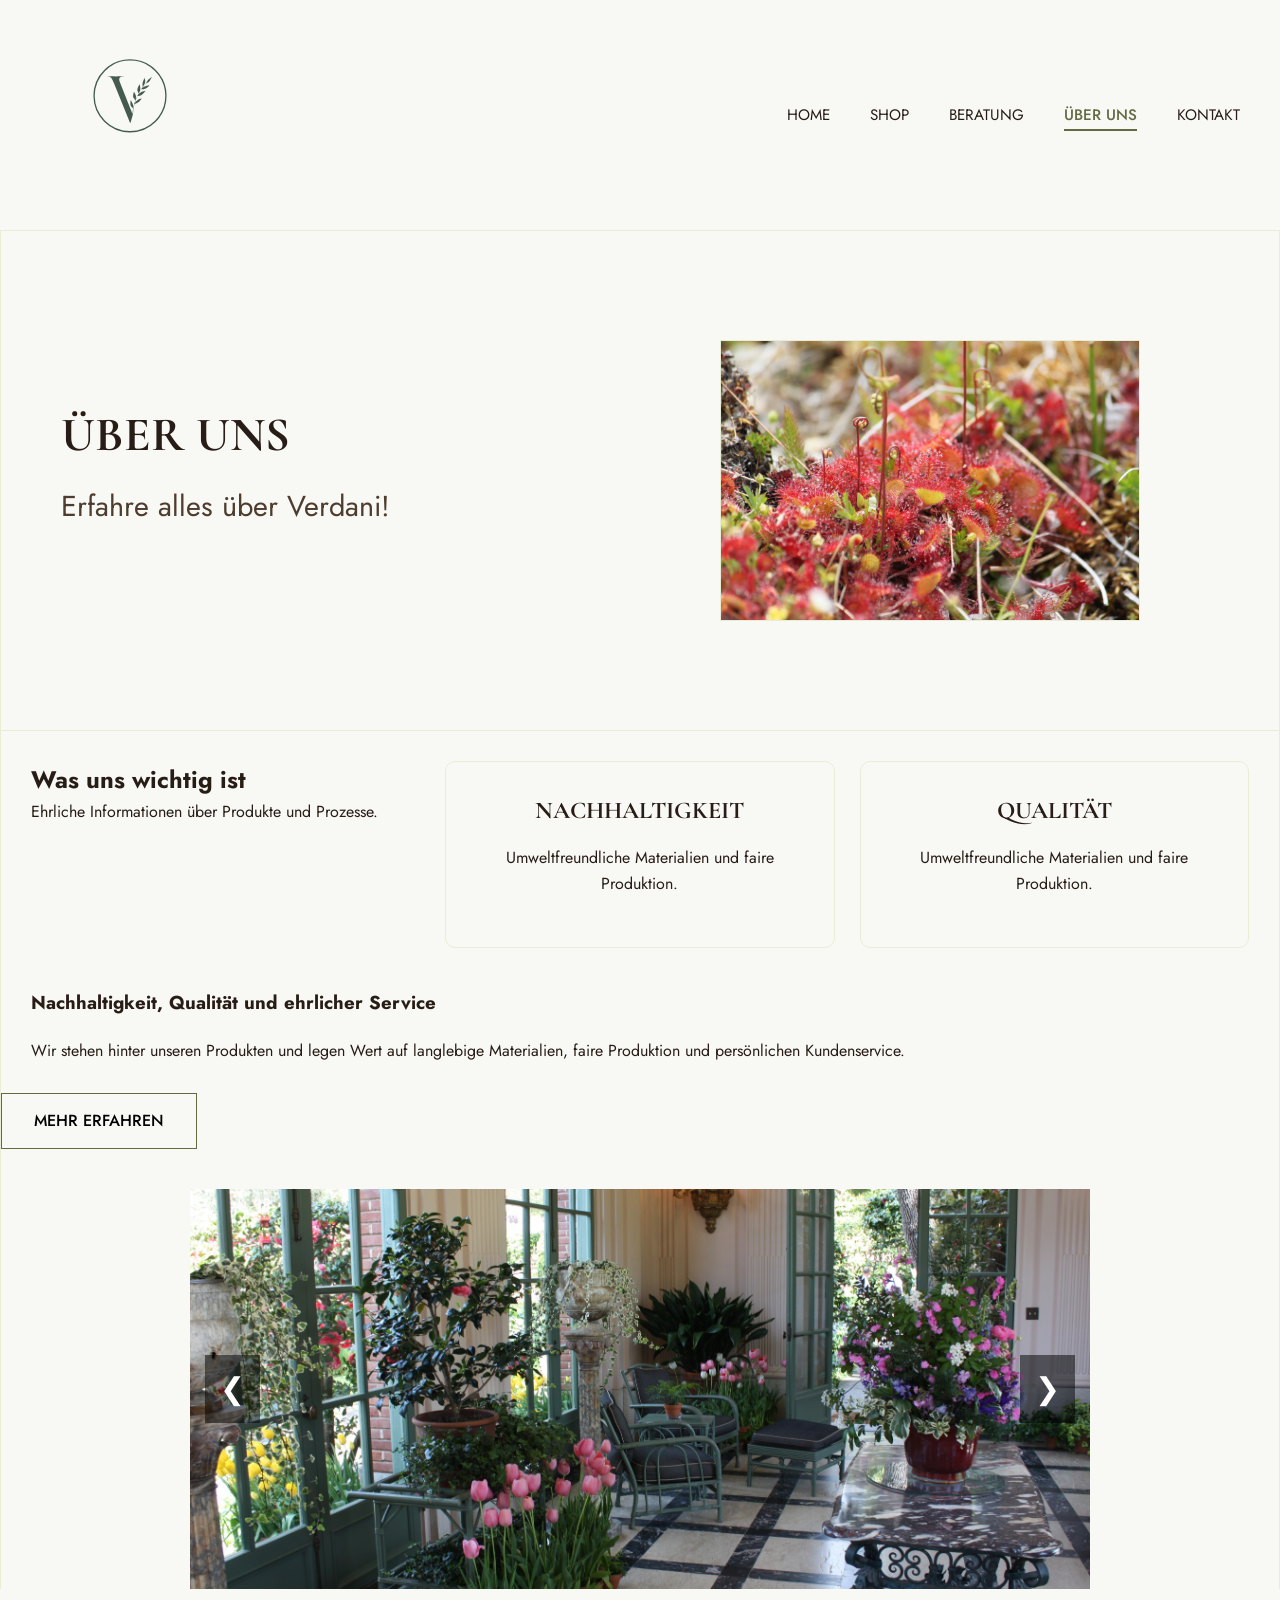
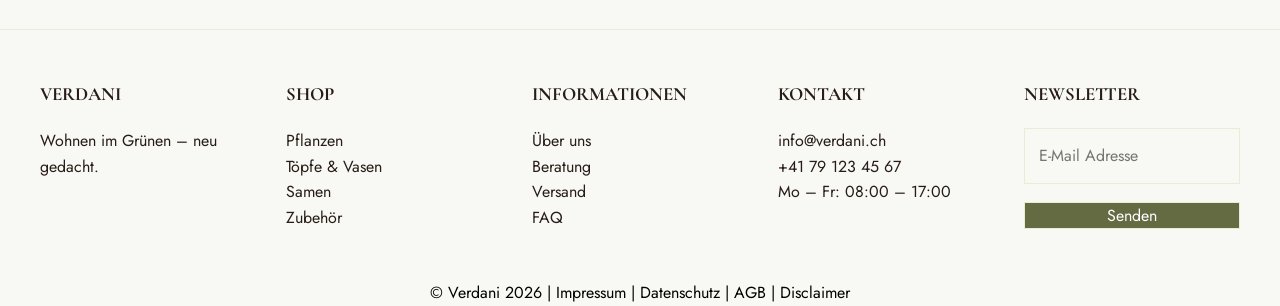
==== assets/pages/about.html @ d61acade "Menu Nav" ====
<!DOCTYPE html>
<!--
Sagt dem Browser, dass die Seite mit HTML5 geschrieben wurde.
Dadurch verwendet der Browser aktuelle HTML-Standards.
-->

<html lang="de">
<!--

lang="de" informiert Browser und Screenreader,
dass der Inhalt auf Deutsch ist.
-->

<head>

    <meta charset="UTF-8">
    <!--
    Legt die Zeichenkodierung fest.

    UTF-8 ermöglicht die korrekte Darstellung von
    Umlauten (ä, ö, ü) und Sonderzeichen.
    -->

    <meta
        name="viewport"
        content="width=device-width, initial-scale=1.0"
    >
    <!--
    Macht die Website responsiv.

    width=device-width:
    Die Seitenbreite entspricht der Gerätebreite.

    initial-scale=1.0:
    Die Seite startet ohne Vergrösserung oder Verkleinerung.
    -->

    <title>Über uns | Verdani</title>

    <!-- Fonts -->
    <!--
    Verbindet den Browser frühzeitig mit Google Fonts.

    Dadurch können Schriftarten schneller geladen werden.
    -->
    <link rel="preconnect" href="https://fonts.googleapis.com">

    <link
        rel="preconnect"
        href="https://fonts.gstatic.com"
        crossorigin
    >

    <link
        href="https://fonts.googleapis.com/css2?family=Cormorant+Garamond:wght@400;500;600&family=Jost:wght@300;400;500;600&display=swap"
        rel="stylesheet"
    >
    <!--
    Lädt die Schriftarten/Schriftstärke
    -->

    <!-- CSS -->
    <link rel="stylesheet" href="../css/about.css">
    <!--
    Lädt das CSS speziell für die About-Seite.
    -->

    <link
        rel="stylesheet"
        type="text/css"
        href="../css/style.css"
    >
    <!--
    Lädt das allgemeine CSS der Website.
    -->

    <!-- Favicon kleines Symbol im Browserfenster -->
    <link
        rel="icon"
        type="image/x-icon"
        href="../icons/favicon.ico"
    >

</head>

<body>
<!--
Der Body enthält alle Inhalte,
die der Besucher auf der Website sehen kann.
-->

    <!-- =========================
         HEADER
    ========================== -->

    <header class="main-header fade-load">
    <!--
    Der Header ist der obere Bereich der Website.

    Die Klasse "fade-load" kann für eine
    Einblend-Animation beim Laden der Seite genutzt werden.
    -->

        <div class="header-container">
        <!--
        Container gruppiert alle Header-Elemente,
        damit sie gemeinsam formatiert werden können.
        -->

            <!-- LOGO -->
            <div class="logo-group">

                <img
                    src="../icons/verdani_bildmarke.svg"
                    alt="Verdani Logo"
                >
                <!--
                Zeigt das Firmenlogo an.

                src = Speicherort des Bildes

                alt = Alternativtext für Screenreader
                oder falls das Bild nicht geladen wird.
                -->

            </div>

            <!-- BURGER MENÜ -->
            <button
                class="menu-toggle"
                aria-label="Menü öffnen"
            >
                <!--
                Button für die mobile Navigation.

                JavaScript kann auf diesen Button reagieren
                und das Menü ein- oder ausblenden.
                -->

                <img
                    src="../icons/menu.png"
                    alt="menu"
                >

            </button>

            <!-- NAVIGATION -->
            <nav class="main-navigation">
            <!--
            Enthält die Hauptnavigation der Website.
            -->

                <ul class="navigation-list">
                <!--
                Die Navigation wird als Liste aufgebaut.
                -->

                    <li>
                        <a href="../../index.html">
                            Home
                        </a>
                        <!--
                        href bestimmt,
                        welche Seite geöffnet wird.
                        -->
                    </li>

                    <li>
                        <a href="shop.html">
                            Shop
                        </a>
                    </li>

                    <li>
                        <a href="consultation.html">
                            Beratung
                        </a>
                    </li>

                    <li>
                        <a href="about.html" class="active">
                            Über uns
                        </a>
                        <!--
                        class="active" markiert
                        die aktuell geöffnete Seite.
                        -->
                    </li>

                    <li>
                        <a href="contact.html">
                            Kontakt
                        </a>
                    </li>

                </ul>

            </nav>

        </div>

    </header>

    <!-- =========================
         HAUPTINHALT
    ========================== -->

    <main>
    <!--
    Enthält den eigentlichen Seiteninhalt.
    -->

        <!-- HERO-BEREICH -->
        <section class="hero-section fade-load">
        <!--
        Erster sichtbarer Bereich der Seite.

        Wird oft verwendet,
        um eine Seite einzuleiten.
        -->

            <div class="hero-content">

                <h1>
                    Über uns
                </h1>

                <p>
                    Erfahre alles über Verdani!
                </p>

            </div>

            <div class="hero-image">

                <img
                    src="../img/titelbild.jpg"
                    alt="Titelbild von Verdani"
                >
                <!--
                Titelbild der About-Seite.
                -->

            </div>

        </section>

        <!-- INHALTSBEREICH -->
        <section class="content-section scroll-anim">
        <!--
        Hauptbereich für Informationen.

        scroll-anim kann für Animationen
        beim Scrollen verwendet werden.
        -->

            <!-- WAS UNS WICHTIG IST -->
            <section class="about-values">

                <div class="container">

                    <h2>
                        Was uns wichtig ist
                    </h2>

                    <p>
                        Ehrliche Informationen über
                        Produkte und Prozesse.
                    </p>

                </div>

            </section>

            <!-- KARTE: NACHHALTIGKEIT -->
            <article class="content-card">
            <!--
            article fasst zusammengehörige Inhalte zusammen.
            -->

                <h2>
                    Nachhaltigkeit
                </h2>

                <div class="values-grid">
                <!--
                Grid-Container für die Inhalte.
                -->

                    <div class="value-item">

                        <div class="value-icon">
                        <!--
                        Hier könnte später ein Icon eingefügt werden.
                        -->
                        </div>

                        <div class="value-content">

                            <p>
                                Umweltfreundliche Materialien
                                und faire Produktion.
                            </p>

                        </div>

                    </div>

                </div>

            </article>

            <!-- KARTE: QUALITÄT -->
            <article class="content-card">

                <h2>
                    Qualität
                </h2>

                <div class="values-grid">

                    <div class="value-item">

                        <div class="value-icon">
                        </div>

                        <div class="value-content">

                            <p>
                                Umweltfreundliche Materialien
                                und faire Produktion.
                            </p>

                        </div>

                    </div>

                </div>

            </article>

        </section>

        <!-- ZUSAMMENFASSUNG -->
        <h3 class="h3-service scroll-anim">
            Nachhaltigkeit, Qualität und ehrlicher Service
        </h3>

        <p class="text scroll-anim">
            Wir stehen hinter unseren Produkten und legen Wert auf langlebige Materialien, faire Produktion und persönlichen Kundenservice.
        </p>

        <!-- AUSKLAPPBARER TEXT -->
        <p id="moreText" style="display: none;" class="scroll-anim">
        <!--
        display:none versteckt den Text zunächst.

        JavaScript blendet diesen Text ein,
        wenn auf "Mehr erfahren" geklickt wird.
        -->

            Unsere Produkte werden mit Sorgfalt ausgewählt und unter verantwortungsvollen Bedingungen hergestellt.

            Transparenz spielt für uns eine zentrale Rolle.

            Neben Qualität und Nachhaltigkeit steht für uns auch der persönliche Kontakt im Mittelpunkt.

        </p>

        <!-- BUTTON FÜR AUSKLAPPTEXT -->
        <a id="toggleButton" class="button-primary scroll-anim">
            Mehr erfahren
        </a>
        <!--
        JavaScript reagiert auf Klicks
        und zeigt oder versteckt den Text.
        -->

        <!-- =========================
             BILDER-SLIDER
        ========================== -->

        <div class="slider">
        <!--
        Container des gesamten Sliders.
        -->

            <img
                src="../img/innen.jpg"
                class="slide active"
                alt="Raumeinrichtung mit Pflanzen"
            >
            <!--
            active = dieses Bild wird zuerst angezeigt.
            -->

            <img
                src="../img/Lager.jpg"
                class="slide"
                alt="Ein Gewächshaus mit gezüchteten Pflanzen"
            >

            <img
                src="../img/Kaktus.jpg"
                class="slide"
                alt="Verschiedene kleine Kakteen"
            >

            <!--
            Die Bilder besitzen alle die Klasse "slide".

            JavaScript entfernt und setzt die Klasse "active",
            um zwischen den Bildern zu wechseln.
            -->

            <!-- LINKER PFEIL -->
            <button class="prev">
                &#10094;
            </button>
            <!--
            Wechselt zum vorherigen Bild.
            -->

            <!-- RECHTER PFEIL -->
            <button class="next">
                &#10095;
            </button>
            <!--
            Wechselt zum nächsten Bild.
            -->

        </div>

    </main>

      <!-- =========================
     FOOTER
========================= -->

<footer class="main-footer scroll-anim">
<!--
Die Klasse "scroll-anim" kann verwendet werden,
um den Footer beim Scrollen einzublenden.
-->

    <div class="footer-container">
    <!--
    Container fasst alle Footer-Spalten zusammen.

    CSS kann dadurch die Spalten nebeneinander anordnen.
    -->

        <!-- =========================
             SPALTE: FIRMA
        ========================== -->

        <section class="footer-column">
        <!--
        Jede Footer-Spalte besitzt dieselbe Klasse.

        Dadurch können alle Spalten
        gleich formatiert werden.
        -->

            <h3>VERDANI</h3>
            <!-- Überschrift der Spalte -->

            <p>
                Wohnen im Grünen – neu gedacht.
            </p>

        </section>

        <!-- =========================
             SPALTE: SHOP
        ========================== -->

        <section class="footer-column">

            <h3>Shop</h3>

            <ul>
            <!--
            Liste mit Shop-Kategorien.

            Jeder Link führt zu einer Seite.
            -->

                <li>
                    <a href="../pages/shop.html">
                        Pflanzen
                    </a>
                </li>

                <li>
                    <a href="../pages/shop.html">
                        Töpfe & Vasen
                    </a>
                </li>

                <li>
                    <a href="../pages/shop.html">
                        Samen
                    </a>
                </li>

                <li>
                    <a href="../pages/shop.html">
                        Zubehör
                    </a>
                </li>

            </ul>

        </section>

        <!-- =========================
             SPALTE: INFORMATIONEN
        ========================== -->

        <section class="footer-column">

            <h3>Informationen</h3>

            <ul>

                <li>
                    <a href="../pages/about.html">
                        Über uns
                    </a>
                </li>

                <li>
                    <a href="../pages/consultation.html">
                        Beratung
                    </a>
                </li>

                <li>
                    <a href="../pages/shop.html">
                        Versand
                    </a>
                </li>

                <li>
                    <a href="../../index.html">
                        FAQ
                    </a>
                </li>

            </ul>

        </section>

        <!-- =========================
             SPALTE: KONTAKT
        ========================== -->

        <section class="footer-column">

            <h3>Kontakt</h3>

            <p>

                <a href="mailto:info@verdani.ch">
                    info@verdani.ch
                </a>

            </p>
            <!--
            mailto: öffnet automatisch
            das Standard-E-Mail-Programm
            des Benutzers.
            -->

            <p>

                <a href="tel:+41791234567">
                    +41 79 123 45 67
                </a>

            </p>

            <p>
                Mo – Fr: 08:00 – 17:00
            </p>

        </section>

        <!-- =========================
             SPALTE: NEWSLETTER
        ========================== -->

        <section class="footer-column">

            <h3>Newsletter</h3>

            <form class="newsletter-form">

                <input
                    type="text"
                    placeholder="E-Mail Adresse"
                >
                <!--
                Eingabefeld für den Benutzer.

                placeholder zeigt einen Hinweistext,
                solange noch nichts eingegeben wurde.
                -->

                <button type="submit">
                    Senden
                </button>
                <!--
                submit sendet die Formulardaten ab.
                -->

            </form>

        </section>

    </div>

    <!-- =========================
         UNTERER FOOTER-BEREICH
    ========================== -->

    <div class="footer-bottom">

        <p>

            © Verdani 2026 |

            <a href="../pages/contact.html">
                Impressum
            </a> |

            <a href="/pages/datenschutz.html">
                Datenschutz
            </a> |

            <a href="/pages/agb.html">
                AGB
            </a> |

            <a href="../pages/disclaimer.html">
                Disclaimer
            </a>

        </p>

    </div>

</footer>

<!-- =========================
     JAVASCRIPT EINBINDEN
========================= -->

<script src="../js/style.js"></script>
<!--
Lädt die Datei style.js.

<script src="../js/about.js"></script>
Lädt die JavaScript-Datei
für die About-Seite.

Hier befindet sich beispielsweise:

- der "Mehr erfahren"-Button
- der Bild-Slider
- automatische Bildwechsel
- Klickfunktionen der Pfeile
-->

</body>

</html>
---- assets/css/about.css ----
/* =========================
   SLIDER-CONTAINER
========================= */

.slider {

    /* Macht den Slider zum Bezugspunkt für die Pfeile.
       Dadurch können die Pfeile mit "absolute"
       innerhalb des Sliders positioniert werden. */
    position: relative;

    /* Begrenzt die maximale Breite des Sliders auf 900 Pixel.
       Auf kleineren Bildschirmen wird er automatisch kleiner. */
    max-width: 900px;

    /* Zentriert den Slider horizontal.
       40px = Abstand oben und unten.
       auto = automatische Zentrierung links und rechts. */
    margin: 40px auto;
}


/* =========================
   SLIDE-BILDER
========================= */

.slide {

    /* Versteckt alle Bilder standardmässig. */
    display: none;

    /* Das Bild nimmt die komplette Breite
       des Slider-Containers ein. */
    width: 100%;

    /* Feste Höhe für alle Bilder.
       Dadurch bleiben alle Slides gleich gross. */
    height: 400px;

    /* Das Bild wird zugeschnitten,
       damit es die gesamte Fläche ausfüllt,
       ohne verzerrt zu werden. */
    object-fit: cover;
}


/* =========================
   AKTIVES BILD
========================= */

.slide.active {

    /* Nur das Bild mit der Klasse "active"
       wird sichtbar angezeigt. */
    display: block;
}


/* =========================
   NAVIGATIONSPFEILE
========================= */

.prev,
.next {

    /* Positioniert die Pfeile frei innerhalb
       des Slider-Containers. */
    position: absolute;

    /* Setzt die Pfeile vertikal auf die Mitte
       des Sliders. */
    top: 50%;

    /* Verschiebt die Pfeile um die Hälfte ihrer
       eigenen Höhe nach oben, damit sie exakt
       mittig sitzen. */
    transform: translateY(-50%);

    /* Vergrössert die Pfeilsymbole. */
    font-size: 30px;

    /* Innenabstand für grössere Klickfläche. */
    padding: 10px 15px;

    /* Zeigt beim Darüberfahren die Hand an,
       damit erkennbar ist, dass man klicken kann. */
    cursor: pointer;

    /* Entfernt den Standardrahmen des Buttons. */
    border: none;

    /* Halbtransparenter schwarzer Hintergrund,
       damit die Pfeile auf hellen Bildern sichtbar bleiben. */
    background: rgba(0, 0, 0, 0.5);

    /* Macht die Pfeilsymbole weiss. */
    color: white;
}


/* =========================
   LINKER PFEIL
========================= */

.prev {

    /* Positioniert den Pfeil 15 Pixel
       vom linken Rand entfernt. */
    left: 15px;
}


/* =========================
   RECHTER PFEIL
========================= */

.next {

    /* Positioniert den Pfeil 15 Pixel
       vom rechten Rand entfernt. */
    right: 15px;
}
---- assets/css/style.css ----
:root {
  --color-primary: #646b43;
  --color-light: #e8edd4;
  --color-bg: #f8f9f4;
  --color-accent-dark: #455b4d;
  --color-brown: #4e3c2e;
  --color-dark: #281c16;

  --font-headline: "Cormorant Garamond", serif;
  --font-body: "Jost", sans-serif;
}

* {
  margin: 0;
  padding: 0;
  box-sizing: border-box;
}

img {
  width: 100%;
  display: block;
}

ul {
  list-style: none;
}

a {
  text-decoration: none;
  color: inherit;
}

button,
input,
select {
  font: inherit;
  border: 1px solid var(--color-light);
  color: black;
}

button {
  background-color: var(--color-primary);
  color: white;
  cursor: pointer;
  transition: 0.2s;
}

button:hover {
  background-color: var(--color-accent-dark);
}

/* =========================
   GENERAL
========================= */

body {
  font-family: var(--font-body);
  color: var(--color-dark);
  background-color: var(--color-bg);
  line-height: 1.6;
}

main {
  max-width: 1400px;
  margin: 0 auto;
  border-left: 1px solid var(--color-light);
  border-right: 1px solid var(--color-light);
}

/* =========================
   HEADER
========================= */

.main-header {
  border-bottom: 1px solid var(--color-light);
  background-color: var(--color-bg);
  position: relative;
  top: 0;
  z-index: 100;
}

.header-container {
  max-width: 1400px;
  margin: 0 auto;
  padding: 0 40px;
  display: flex;
  align-items: center;
  justify-content: space-between;
}

.logo-group {
  display: flex;
  align-items: center;
  flex-shrink: 0;
}

.logo-group img {
  width: 180px;
  height: auto;
  display: block;
  transform: scale(2.5);
  margin-top: -10px;
}

/* =========================
   NAVIGATION
========================= */

.main-navigation {
  display: flex;
  justify-content: center;
}

.navigation-list {
  display: flex;
  align-items: center;
  gap: 40px;
}

.navigation-list a {
  position: relative;
  font-size: 0.95rem;
  text-transform: uppercase;
  font-weight: 400;
  padding-bottom: 5px;
  transition: 0.2s ease;
}

.navigation-list a:hover {
  color: var(--color-primary);
}

.navigation-list a::after {
  content: "";
  position: absolute;
  left: 0;
  bottom: 0;
  width: 0;
  height: 2px;
  background-color: var(--color-primary);
  transition: width 0.2s ease;
}

.navigation-list a:hover::after {
  width: 100%;
}

.navigation-list a.active {
  color: var(--color-primary);
  font-weight: 500;
}

.navigation-list a.active::after {
  width: 100%;
}

/* =========================
   HAMBURGER MENU
========================= */

.menu-toggle {
  display: none;
  background: none;
  border: none;
  font-size: 2rem;
  cursor: pointer;
  color: var(--color-dark);
}

.menu-toggle img {
  width: 32px;
  height: 32px;
  display: block;
}

/* =========================
   HERO
========================= */

.hero-section {
  min-height: 500px;
  display: grid;
  grid-template-columns: 1fr 1fr;
  align-items: center;
  padding: 60px;
  border-bottom: 1px solid var(--color-light);
}

.hero-content h1 {
  font-family: var(--font-headline);
  font-size: 3rem;
  margin-bottom: 10px;
  text-transform: uppercase;
}

.hero-content p {
  font-size: 1.8rem;
  margin-bottom: 35px;
  color: var(--color-brown);
}

.hero-image {
  display: flex;
  justify-content: center;
}

.hero-image img {
  max-width: 420px;
  border: 1px solid var(--color-light);
}

/* =========================
   BUTTONS
========================= */

.button-primary,
.button-secondary {
  display: inline-block;
  padding: 14px 32px;
  border: 1px solid var(--color-primary);
  background-color: var(--color-bg);
  color: black;
  cursor: pointer;
  text-transform: uppercase;
  font-weight: 500;
  transition: 0.2s;
}

.button-primary:hover,
.button-secondary:hover {
  background-color: var(--color-light);
}

/* =========================
   SLIDER DOTS
========================= */

.dot {
  width: 10px;
  height: 10px;
  border: 1px solid var(--color-dark);
  border-radius: 50%;
}

.dot.active {
  background-color: var(--color-dark);
}

/* =========================
   PFLANZEN QUIZ
========================= */

.card-image {
  margin-bottom: 20px;
}

.quiz-info-list {
  padding: 20px;
  justify-content: center;
}

/* =========================
   CONTENT (PERSÖNLICHE BERATUNG)
========================= */

.content-section {
  display: grid;
  grid-template-columns: repeat(3, 1fr);
  gap: 25px;
  padding: 30px;
}

.content-card {
  border: 1px solid var(--color-light);
  border-radius: 10px;
  padding: 30px;
  background-color: var(--color-bg);
}

/* Effekt für Boxen */
.content-card {
  transition:
    transform 0.3s ease,
    box-shadow 0.3s ease;
}

/* Hover Effekt für Boxen */
.content-card:hover {
  transform: translateY(-5px);
  box-shadow: 0 10px 25px rgba(0, 0, 0, 0.1);
}

.content-card h2 {
  font-family: var(--font-headline);
  text-align: center;
  text-transform: uppercase;
  margin-bottom: 15px;
  font-size: 1.5rem;
}

.content-card p {
  text-align: center;
  margin-bottom: 20px;
}

/* =========================
   FORM (PERSÖNLICHE BERATUNG)
========================= */

form {
  display: flex;
  flex-direction: column;
  gap: 18px;
}

.form-group {
  display: flex;
  flex-direction: column;
}

.form-group label {
  margin-bottom: 8px;
  font-size: 0.95rem;
}

input,
select {
  width: 100%;
  padding: 14px;
  border: 1px solid var(--color-light);
  background-color: var(--color-bg);
}

input[type="file"] {
  border: 1px dashed var(--color-primary);
  padding: 30px;
}

.form-info {
  margin-top: 20px;
}

/* =========================
   FAQ
========================= */

.faq-button {
  width: 100%;
  text-align: left;
  background-color: var(--color-primary);
  border: 1px solid var(--color-light);
  padding: 18px;
  cursor: pointer;
}

/* Noch Fragen? */
.contact-box {
  padding: 20px;
}

/* =========================
   FOOTER
========================= */

.main-footer {
  border-top: 1px solid var(--color-light);
  margin-top: 40px;
}

.footer-container {
  max-width: 1400px;
  margin: 0 auto;
  display: grid;
  grid-template-columns: repeat(5, 1fr);
  gap: 30px;
  padding: 50px 40px;
}

.footer-column h3 {
  font-family: var(--font-headline);
  margin-bottom: 18px;
  text-transform: uppercase;
}

.footer-column a:hover {
  text-decoration: underline;
  color: var(--color-primary);
}

.footer-bottom {
  display: flex;
  justify-content: center;
  color: black;
}

.footer-bottom a:hover {
  text-decoration: underline;
  color: var(--color-primary);
}

/* =========================
   DISCLAIMER
========================= */

.content-section2 {
  display: flex;
  flex-direction: column;
  gap: 20px;
  padding: 30px;
}

.back-link:hover {
  text-decoration: underline;
  color: var(--color-accent-dark);
}

/* =========================
   ABOUT PAGE
========================= */

.h3-service {
  display: grid;
  grid-template-columns: repeat(3, 1fr);
  gap: 8px;
  padding: 10px;
  padding-left: 30px;
}

.text {
  display: grid;
  grid-template-columns: repeat(1, 1fr);
  gap: 8px;
  padding: 10px;
  padding-left: 30px;
  padding-bottom: 30px;
}

#moreText {
  display: grid;
  grid-template-columns: repeat(3, 1fr);
  gap: 10px;
  padding: 5px;
  padding-left: 30px;
  padding-top: 0;
  padding-bottom: 30px;
}

.toggleButton {
  display: grid;
  padding: 30px;
}

/* =========================
   RESPONSIVE DESIGN
========================= */

@media (max-width: 1024px) {
  .hero-section {
    grid-template-columns: 1fr;
    text-align: center;
    gap: 40px;
  }

  .content-section {
    grid-template-columns: 1fr;
  }

  .footer-container {
    grid-template-columns: repeat(2, 1fr);
  }
}

@media (max-width: 768px) {
  .header-container {
    flex-wrap: wrap;
    padding: 20px;
  }

  .logo-group img {
    width: 140px;
    transform: scale(1.6);
    margin-top: 0;
  }

  .menu-toggle {
    display: block;
  }

  .main-navigation {
    display: none;
    width: 100%;
  }

  .main-navigation.active {
    display: block;
  }

  .navigation-list {
    flex-direction: column;
    align-items: center;
    gap: 18px;
    padding-top: 20px;
  }

  .hero-section {
    grid-template-columns: 1fr;
    text-align: center;
    padding: 40px 20px;
    gap: 40px;
  }

  .hero-content h1 {
    font-size: 2rem;
  }

  .hero-content p {
    font-size: 1.3rem;
  }

  .content-section {
    grid-template-columns: 1fr;
  }

  .footer-container {
    grid-template-columns: 1fr;
    padding: 40px 20px;
  }
}

/* =========================
   PAGE LOAD ANIMATION
========================= */

.fade-load {
  opacity: 0;
  transform: translateY(20px);
  transition: all 0.8s ease;
}

.fade-load.show {
  opacity: 1;
  transform: translateY(0);
}

/* =========================
   SCROLL ANIMATION
========================= */

.scroll-anim {
  opacity: 0;
  transform: translateY(40px);
  transition: all 0.8s ease;
}

.scroll-anim.visible {
  opacity: 1;
  transform: translateY(0);
}

/* =========================
   Boxen Effekt & Hover & Scrollen
========================= */

.fade-load,
.scroll-anim {
  will-change: transform, opacity;
}

/* Effekt für Boxen */
.content-card {
  transition:
    transform 0.3s ease,
    box-shadow 0.3s ease;
}

/* Hover Effekt für Boxen */
.content-card:hover {
  transform: translateY(-5px);
  box-shadow: 0 10px 25px rgba(0, 0, 0, 0.1);
}

/* Smoothes scrollen */
html {
  scroll-behavior: smooth;
}

/* =========================
   Bild auf Titelseite unten
========================= */
.promo-image-container {
  width: 100%;
  max-width: 100%;
  margin: 0;
  padding: 40px 0;
  display: flex;
  justify-content: center;
}

.promo-image-container img {
  width: 100%;
  max-width: 900px; /* damit es nicht endlos riesig wird */
  height: auto;
  display: block;
  border-radius: 12px;
  object-fit: cover;
}
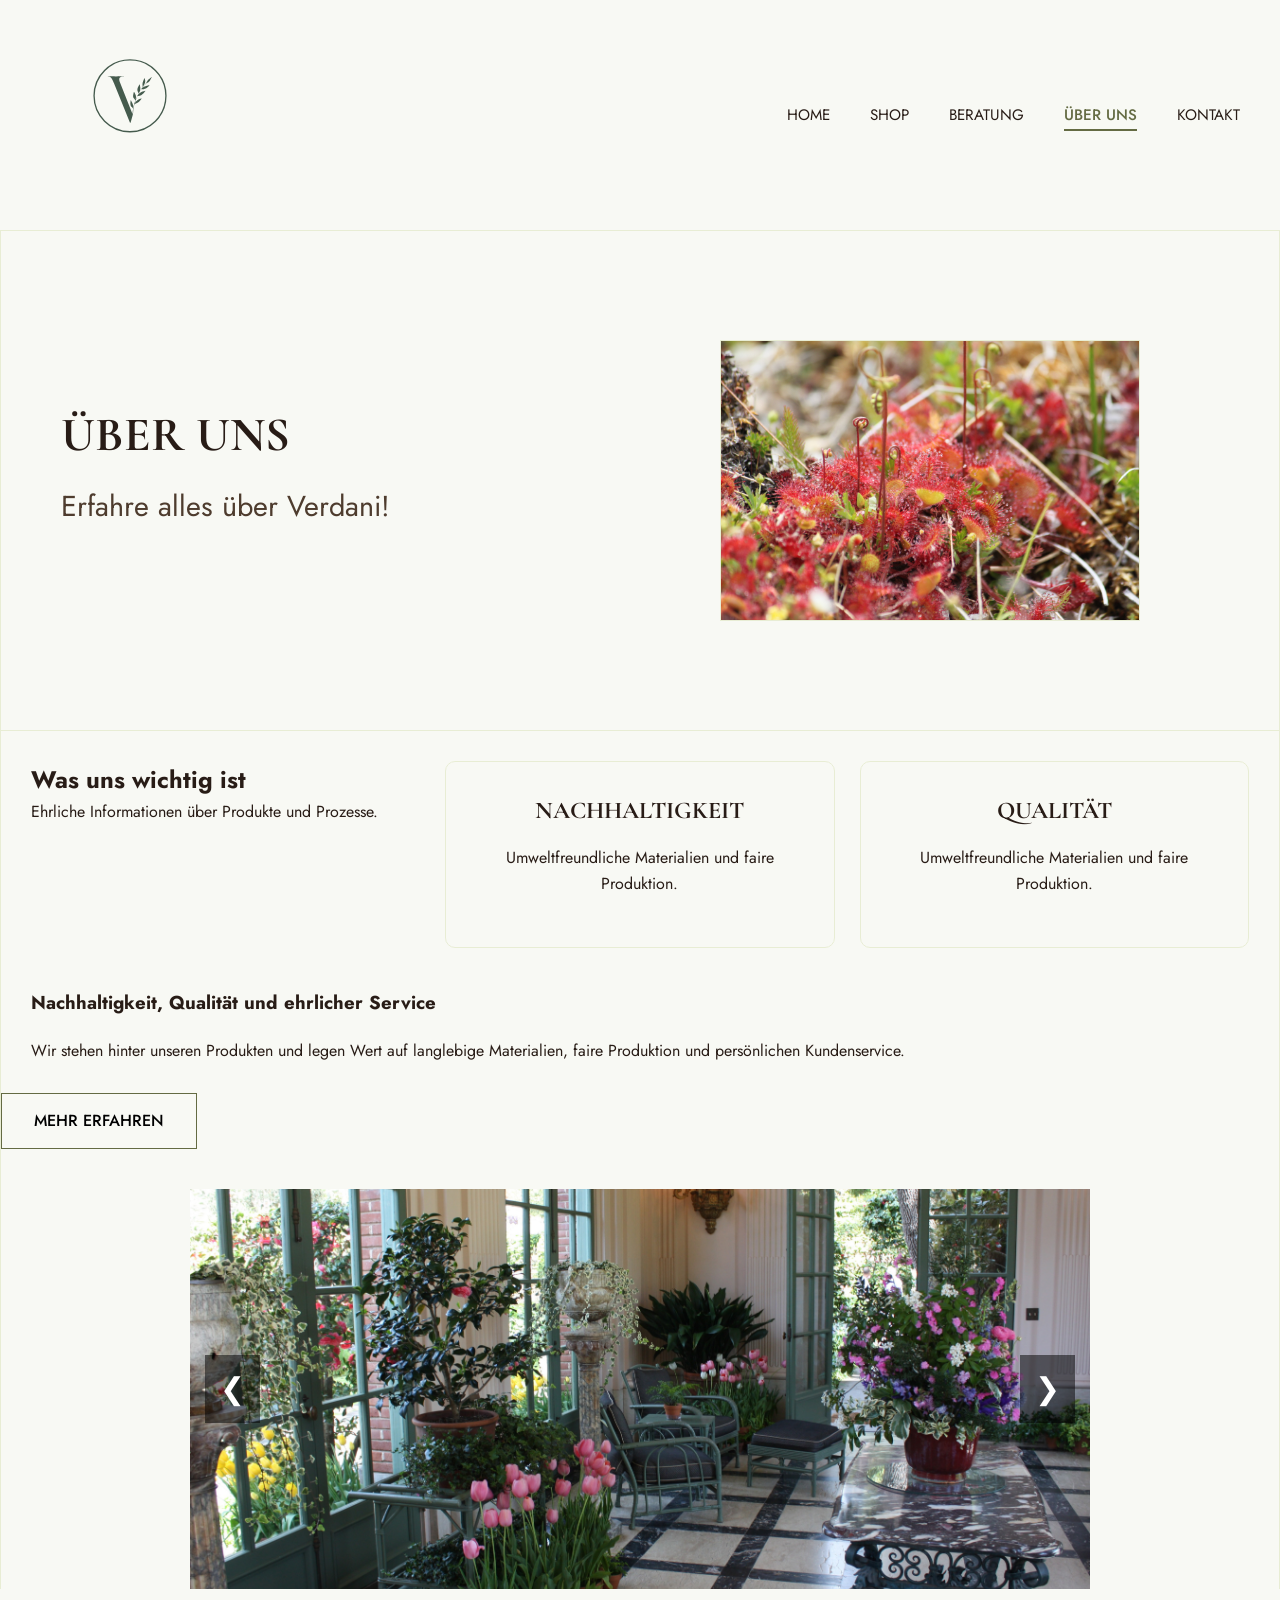
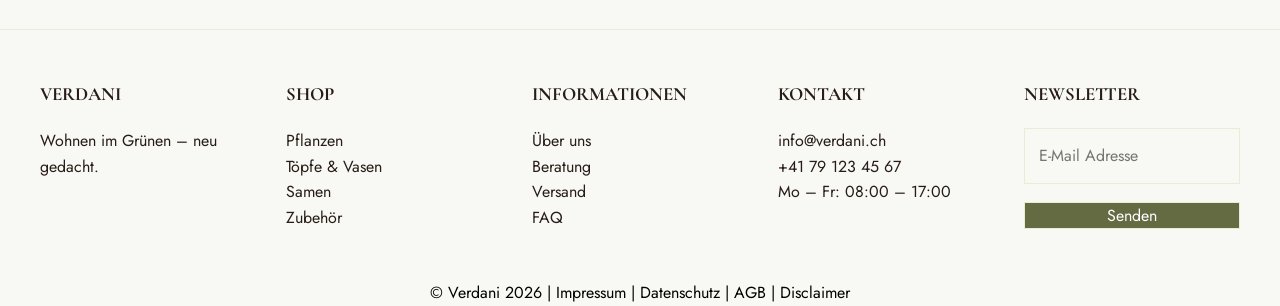
==== commit ba5a61a4: "Update about.html" ====
--- a/assets/pages/about.html
+++ b/assets/pages/about.html
@@ -1,20 +1,18 @@
-
-<!DOCTYPE html>
+<!doctype html>
 <!--
 Sagt dem Browser, dass die Seite mit HTML5 geschrieben wurde.
 Dadurch verwendet der Browser aktuelle HTML-Standards.
 -->
 
 <html lang="de">
-<!--
+  <!--
 
 lang="de" informiert Browser und Screenreader,
 dass der Inhalt auf Deutsch ist.
 -->
 
-<head>
-
-    <meta charset="UTF-8">
+  <head>
+    <meta charset="UTF-8" />
     <!--
     Legt die Zeichenkodierung fest.
 
@@ -22,10 +20,7 @@
     Umlauten (ä, ö, ü) und Sonderzeichen.
     -->
 
-    <meta
-        name="viewport"
-        content="width=device-width, initial-scale=1.0"
-    >
+    <meta name="viewport" content="width=device-width, initial-scale=1.0" />
     <!--
     Macht die Website responsiv.
 
@@ -44,48 +39,35 @@
 
     Dadurch können Schriftarten schneller geladen werden.
     -->
-    <link rel="preconnect" href="https://fonts.googleapis.com">
+    <link rel="preconnect" href="https://fonts.googleapis.com" />
+
+    <link rel="preconnect" href="https://fonts.gstatic.com" crossorigin />
 
     <link
-        rel="preconnect"
-        href="https://fonts.gstatic.com"
-        crossorigin
-    >
-
-    <link
-        href="https://fonts.googleapis.com/css2?family=Cormorant+Garamond:wght@400;500;600&family=Jost:wght@300;400;500;600&display=swap"
-        rel="stylesheet"
-    >
+      href="https://fonts.googleapis.com/css2?family=Cormorant+Garamond:wght@400;500;600&family=Jost:wght@300;400;500;600&display=swap"
+      rel="stylesheet"
+    />
     <!--
     Lädt die Schriftarten/Schriftstärke
     -->
 
     <!-- CSS -->
-    <link rel="stylesheet" href="../css/about.css">
+    <link rel="stylesheet" href="../css/about.css" />
     <!--
     Lädt das CSS speziell für die About-Seite.
     -->
 
-    <link
-        rel="stylesheet"
-        type="text/css"
-        href="../css/style.css"
-    >
+    <link rel="stylesheet" type="text/css" href="../css/style.css" />
     <!--
     Lädt das allgemeine CSS der Website.
     -->
 
     <!-- Favicon kleines Symbol im Browserfenster -->
-    <link
-        rel="icon"
-        type="image/x-icon"
-        href="../icons/favicon.ico"
-    >
-
-</head>
-
-<body>
-<!--
+    <link rel="icon" type="image/x-icon" href="../icons/favicon.ico" />
+  </head>
+
+  <body>
+    <!--
 Der Body enthält alle Inhalte,
 die der Besucher auf der Website sehen kann.
 -->
@@ -95,27 +77,23 @@
     ========================== -->
 
     <header class="main-header fade-load">
-    <!--
+      <!--
     Der Header ist der obere Bereich der Website.
 
     Die Klasse "fade-load" kann für eine
     Einblend-Animation beim Laden der Seite genutzt werden.
     -->
 
-        <div class="header-container">
+      <div class="header-container">
         <!--
         Container gruppiert alle Header-Elemente,
         damit sie gemeinsam formatiert werden können.
         -->
 
-            <!-- LOGO -->
-            <div class="logo-group">
-
-                <img
-                    src="../icons/verdani_bildmarke.svg"
-                    alt="Verdani Logo"
-                >
-                <!--
+        <!-- LOGO -->
+        <div class="logo-group">
+          <img src="../icons/verdani_bildmarke.svg" alt="Verdani Logo" />
+          <!--
                 Zeigt das Firmenlogo an.
 
                 src = Speicherort des Bildes
@@ -123,83 +101,61 @@
                 alt = Alternativtext für Screenreader
                 oder falls das Bild nicht geladen wird.
                 -->
-
-            </div>
-
-            <!-- BURGER MENÜ -->
-            <button
-                class="menu-toggle"
-                aria-label="Menü öffnen"
-            >
-                <!--
+        </div>
+
+        <!-- BURGER MENÜ -->
+        <button class="menu-toggle" aria-label="Menü öffnen">
+          <!--
                 Button für die mobile Navigation.
 
                 JavaScript kann auf diesen Button reagieren
                 und das Menü ein- oder ausblenden.
                 -->
 
-                <img
-                    src="../icons/menu.png"
-                    alt="menu"
-                >
-
-            </button>
-
-            <!-- NAVIGATION -->
-            <nav class="main-navigation">
+          <img src="../icons/menu.png" alt="menu" />
+        </button>
+
+        <!-- NAVIGATION -->
+        <nav class="main-navigation">
+          <!--
+            Enthält die Hauptnavigation der Website.
+            -->
+
+          <ul class="navigation-list">
             <!--
-            Enthält die Hauptnavigation der Website.
-            -->
-
-                <ul class="navigation-list">
-                <!--
                 Die Navigation wird als Liste aufgebaut.
                 -->
 
-                    <li>
-                        <a href="../../index.html">
-                            Home
-                        </a>
-                        <!--
+            <li>
+              <a href="../../index.html"> Home </a>
+              <!--
                         href bestimmt,
                         welche Seite geöffnet wird.
                         -->
-                    </li>
-
-                    <li>
-                        <a href="shop.html">
-                            Shop
-                        </a>
-                    </li>
-
-                    <li>
-                        <a href="consultation.html">
-                            Beratung
-                        </a>
-                    </li>
-
-                    <li>
-                        <a href="about.html" class="active">
-                            Über uns
-                        </a>
-                        <!--
+            </li>
+
+            <li>
+              <a href="shop.html"> Shop </a>
+            </li>
+
+            <li>
+              <a href="consultation.html"> Beratung </a>
+            </li>
+
+            <li>
+              <a href="about.html" class="active"> Über uns </a>
+              <!--
                         class="active" markiert
                         die aktuell geöffnete Seite.
                         -->
-                    </li>
-
-                    <li>
-                        <a href="contact.html">
-                            Kontakt
-                        </a>
-                    </li>
-
-                </ul>
-
-            </nav>
-
-        </div>
-
+            </li>
+
+            <li>
+              <a href="contact.html"> Kontakt </a>
+            </li>
+          </ul>
+        </nav>
+      </div>
     </header>
 
     <!-- =========================
@@ -207,12 +163,12 @@
     ========================== -->
 
     <main>
-    <!--
+      <!--
     Enthält den eigentlichen Seiteninhalt.
     -->
 
-        <!-- HERO-BEREICH -->
-        <section class="hero-section fade-load">
+      <!-- HERO-BEREICH -->
+      <section class="hero-section fade-load">
         <!--
         Erster sichtbarer Bereich der Seite.
 
@@ -220,34 +176,22 @@
         um eine Seite einzuleiten.
         -->
 
-            <div class="hero-content">
-
-                <h1>
-                    Über uns
-                </h1>
-
-                <p>
-                    Erfahre alles über Verdani!
-                </p>
-
-            </div>
-
-            <div class="hero-image">
-
-                <img
-                    src="../img/titelbild.jpg"
-                    alt="Titelbild von Verdani"
-                >
-                <!--
+        <div class="hero-content">
+          <h1>Über uns</h1>
+
+          <p>Erfahre alles über Verdani!</p>
+        </div>
+
+        <div class="hero-image">
+          <img src="../img/titelbild.jpg" alt="Titelbild von Verdani" />
+          <!--
                 Titelbild der About-Seite.
                 -->
-
-            </div>
-
-        </section>
-
-        <!-- INHALTSBEREICH -->
-        <section class="content-section scroll-anim">
+        </div>
+      </section>
+
+      <!-- INHALTSBEREICH -->
+      <section class="content-section scroll-anim">
         <!--
         Hauptbereich für Informationen.
 
@@ -255,104 +199,70 @@
         beim Scrollen verwendet werden.
         -->
 
-            <!-- WAS UNS WICHTIG IST -->
-            <section class="about-values">
-
-                <div class="container">
-
-                    <h2>
-                        Was uns wichtig ist
-                    </h2>
-
-                    <p>
-                        Ehrliche Informationen über
-                        Produkte und Prozesse.
-                    </p>
-
-                </div>
-
-            </section>
-
-            <!-- KARTE: NACHHALTIGKEIT -->
-            <article class="content-card">
+        <!-- WAS UNS WICHTIG IST -->
+        <section class="about-values">
+          <div class="container">
+            <h2>Was uns wichtig ist</h2>
+
+            <p>Ehrliche Informationen über Produkte und Prozesse.</p>
+          </div>
+        </section>
+
+        <!-- KARTE: NACHHALTIGKEIT -->
+        <article class="content-card">
+          <!--
+            article fasst zusammengehörige Inhalte zusammen.
+            -->
+
+          <h2>Nachhaltigkeit</h2>
+
+          <div class="values-grid">
             <!--
-            article fasst zusammengehörige Inhalte zusammen.
-            -->
-
-                <h2>
-                    Nachhaltigkeit
-                </h2>
-
-                <div class="values-grid">
+                Grid-Container für die Inhalte.
+                -->
+
+            <div class="value-item">
+              <div class="value-icon">
                 <!--
-                Grid-Container für die Inhalte.
-                -->
-
-                    <div class="value-item">
-
-                        <div class="value-icon">
-                        <!--
                         Hier könnte später ein Icon eingefügt werden.
                         -->
-                        </div>
-
-                        <div class="value-content">
-
-                            <p>
-                                Umweltfreundliche Materialien
-                                und faire Produktion.
-                            </p>
-
-                        </div>
-
-                    </div>
-
-                </div>
-
-            </article>
-
-            <!-- KARTE: QUALITÄT -->
-            <article class="content-card">
-
-                <h2>
-                    Qualität
-                </h2>
-
-                <div class="values-grid">
-
-                    <div class="value-item">
-
-                        <div class="value-icon">
-                        </div>
-
-                        <div class="value-content">
-
-                            <p>
-                                Umweltfreundliche Materialien
-                                und faire Produktion.
-                            </p>
-
-                        </div>
-
-                    </div>
-
-                </div>
-
-            </article>
-
-        </section>
-
-        <!-- ZUSAMMENFASSUNG -->
-        <h3 class="h3-service scroll-anim">
-            Nachhaltigkeit, Qualität und ehrlicher Service
-        </h3>
-
-        <p class="text scroll-anim">
-            Wir stehen hinter unseren Produkten und legen Wert auf langlebige Materialien, faire Produktion und persönlichen Kundenservice.
-        </p>
-
-        <!-- AUSKLAPPBARER TEXT -->
-        <p id="moreText" style="display: none;" class="scroll-anim">
+              </div>
+
+              <div class="value-content">
+                <p>Umweltfreundliche Materialien und faire Produktion.</p>
+              </div>
+            </div>
+          </div>
+        </article>
+
+        <!-- KARTE: QUALITÄT -->
+        <article class="content-card">
+          <h2>Qualität</h2>
+
+          <div class="values-grid">
+            <div class="value-item">
+              <div class="value-icon"></div>
+
+              <div class="value-content">
+                <p>Umweltfreundliche Materialien und faire Produktion.</p>
+              </div>
+            </div>
+          </div>
+        </article>
+      </section>
+
+      <!-- ZUSAMMENFASSUNG -->
+      <h3 class="h3-service scroll-anim">
+        Nachhaltigkeit, Qualität und ehrlicher Service
+      </h3>
+
+      <p class="text scroll-anim">
+        Wir stehen hinter unseren Produkten und legen Wert auf langlebige
+        Materialien, faire Produktion und persönlichen Kundenservice.
+      </p>
+
+      <!-- AUSKLAPPBARER TEXT -->
+      <p id="moreText" style="display: none" class="scroll-anim">
         <!--
         display:none versteckt den Text zunächst.
 
@@ -360,92 +270,84 @@
         wenn auf "Mehr erfahren" geklickt wird.
         -->
 
-            Unsere Produkte werden mit Sorgfalt ausgewählt und unter verantwortungsvollen Bedingungen hergestellt.
-
-            Transparenz spielt für uns eine zentrale Rolle.
-
-            Neben Qualität und Nachhaltigkeit steht für uns auch der persönliche Kontakt im Mittelpunkt.
-
-        </p>
-
-        <!-- BUTTON FÜR AUSKLAPPTEXT -->
-        <a id="toggleButton" class="button-primary scroll-anim">
-            Mehr erfahren
-        </a>
-        <!--
+        Unsere Produkte werden mit Sorgfalt ausgewählt und unter
+        verantwortungsvollen Bedingungen hergestellt. Transparenz spielt für uns
+        eine zentrale Rolle. Neben Qualität und Nachhaltigkeit steht für uns
+        auch der persönliche Kontakt im Mittelpunkt.
+      </p>
+
+      <!-- BUTTON FÜR AUSKLAPPTEXT -->
+      <a id="toggleButton" class="button-primary scroll-anim">
+        Mehr erfahren
+      </a>
+      <!--
         JavaScript reagiert auf Klicks
         und zeigt oder versteckt den Text.
         -->
 
-        <!-- =========================
+      <!-- =========================
              BILDER-SLIDER
         ========================== -->
 
-        <div class="slider">
+      <div class="slider scroll-anim">
         <!--
         Container des gesamten Sliders.
         -->
 
-            <img
-                src="../img/innen.jpg"
-                class="slide active"
-                alt="Raumeinrichtung mit Pflanzen"
-            >
-            <!--
+        <img
+          src="../img/innen.jpg"
+          class="slide active"
+          alt="Raumeinrichtung mit Pflanzen"
+        />
+        <!--
             active = dieses Bild wird zuerst angezeigt.
             -->
 
-            <img
-                src="../img/Lager.jpg"
-                class="slide"
-                alt="Ein Gewächshaus mit gezüchteten Pflanzen"
-            >
-
-            <img
-                src="../img/Kaktus.jpg"
-                class="slide"
-                alt="Verschiedene kleine Kakteen"
-            >
-
-            <!--
+        <img
+          src="../img/Lager.jpg"
+          class="slide"
+          alt="Ein Gewächshaus mit gezüchteten Pflanzen"
+        />
+
+        <img
+          src="../img/Kaktus.jpg"
+          class="slide"
+          alt="Verschiedene kleine Kakteen"
+        />
+
+        <!--
             Die Bilder besitzen alle die Klasse "slide".
 
             JavaScript entfernt und setzt die Klasse "active",
             um zwischen den Bildern zu wechseln.
             -->
 
-            <!-- LINKER PFEIL -->
-            <button class="prev">
-                &#10094;
-            </button>
-            <!--
+        <!-- LINKER PFEIL -->
+        <button class="prev">&#10094;</button>
+        <!--
             Wechselt zum vorherigen Bild.
             -->
 
-            <!-- RECHTER PFEIL -->
-            <button class="next">
-                &#10095;
-            </button>
-            <!--
+        <!-- RECHTER PFEIL -->
+        <button class="next">&#10095;</button>
+        <!--
             Wechselt zum nächsten Bild.
             -->
-
-        </div>
-
+      </div>
     </main>
 
-      <!-- =========================
+    <!-- =========================
      FOOTER
 ========================= -->
 
-<footer class="main-footer scroll-anim">
-<!--
+    <footer class="main-footer scroll-anim">
+      <!--
 Die Klasse "scroll-anim" kann verwendet werden,
 um den Footer beim Scrollen einzublenden.
 -->
 
-    <div class="footer-container">
-    <!--
+      <div class="footer-container">
+        <!--
     Container fasst alle Footer-Spalten zusammen.
 
     CSS kann dadurch die Spalten nebeneinander anordnen.
@@ -456,20 +358,17 @@
         ========================== -->
 
         <section class="footer-column">
-        <!--
+          <!--
         Jede Footer-Spalte besitzt dieselbe Klasse.
 
         Dadurch können alle Spalten
         gleich formatiert werden.
         -->
 
-            <h3>VERDANI</h3>
-            <!-- Überschrift der Spalte -->
-
-            <p>
-                Wohnen im Grünen – neu gedacht.
-            </p>
-
+          <h3>VERDANI</h3>
+          <!-- Überschrift der Spalte -->
+
+          <p>Wohnen im Grünen – neu gedacht.</p>
         </section>
 
         <!-- =========================
@@ -477,42 +376,31 @@
         ========================== -->
 
         <section class="footer-column">
-
-            <h3>Shop</h3>
-
-            <ul>
+          <h3>Shop</h3>
+
+          <ul>
             <!--
             Liste mit Shop-Kategorien.
 
             Jeder Link führt zu einer Seite.
             -->
 
-                <li>
-                    <a href="../pages/shop.html">
-                        Pflanzen
-                    </a>
-                </li>
-
-                <li>
-                    <a href="../pages/shop.html">
-                        Töpfe & Vasen
-                    </a>
-                </li>
-
-                <li>
-                    <a href="../pages/shop.html">
-                        Samen
-                    </a>
-                </li>
-
-                <li>
-                    <a href="../pages/shop.html">
-                        Zubehör
-                    </a>
-                </li>
-
-            </ul>
-
+            <li>
+              <a href="../pages/shop.html"> Pflanzen </a>
+            </li>
+
+            <li>
+              <a href="../pages/shop.html"> Töpfe & Vasen </a>
+            </li>
+
+            <li>
+              <a href="../pages/shop.html"> Samen </a>
+            </li>
+
+            <li>
+              <a href="../pages/shop.html"> Zubehör </a>
+            </li>
+          </ul>
         </section>
 
         <!-- =========================
@@ -520,37 +408,25 @@
         ========================== -->
 
         <section class="footer-column">
-
-            <h3>Informationen</h3>
-
-            <ul>
-
-                <li>
-                    <a href="../pages/about.html">
-                        Über uns
-                    </a>
-                </li>
-
-                <li>
-                    <a href="../pages/consultation.html">
-                        Beratung
-                    </a>
-                </li>
-
-                <li>
-                    <a href="../pages/shop.html">
-                        Versand
-                    </a>
-                </li>
-
-                <li>
-                    <a href="../../index.html">
-                        FAQ
-                    </a>
-                </li>
-
-            </ul>
-
+          <h3>Informationen</h3>
+
+          <ul>
+            <li>
+              <a href="../pages/about.html"> Über uns </a>
+            </li>
+
+            <li>
+              <a href="../pages/consultation.html"> Beratung </a>
+            </li>
+
+            <li>
+              <a href="../pages/shop.html"> Versand </a>
+            </li>
+
+            <li>
+              <a href="../../index.html"> FAQ </a>
+            </li>
+          </ul>
         </section>
 
         <!-- =========================
@@ -558,34 +434,22 @@
         ========================== -->
 
         <section class="footer-column">
-
-            <h3>Kontakt</h3>
-
-            <p>
-
-                <a href="mailto:info@verdani.ch">
-                    info@verdani.ch
-                </a>
-
-            </p>
-            <!--
+          <h3>Kontakt</h3>
+
+          <p>
+            <a href="mailto:info@verdani.ch"> info@verdani.ch </a>
+          </p>
+          <!--
             mailto: öffnet automatisch
             das Standard-E-Mail-Programm
             des Benutzers.
             -->
 
-            <p>
-
-                <a href="tel:+41791234567">
-                    +41 79 123 45 67
-                </a>
-
-            </p>
-
-            <p>
-                Mo – Fr: 08:00 – 17:00
-            </p>
-
+          <p>
+            <a href="tel:+41791234567"> +41 79 123 45 67 </a>
+          </p>
+
+          <p>Mo – Fr: 08:00 – 17:00</p>
         </section>
 
         <!-- =========================
@@ -593,73 +457,50 @@
         ========================== -->
 
         <section class="footer-column">
-
-            <h3>Newsletter</h3>
-
-            <form class="newsletter-form">
-
-                <input
-                    type="text"
-                    placeholder="E-Mail Adresse"
-                >
-                <!--
+          <h3>Newsletter</h3>
+
+          <form class="newsletter-form">
+            <input type="text" placeholder="E-Mail Adresse" />
+            <!--
                 Eingabefeld für den Benutzer.
 
                 placeholder zeigt einen Hinweistext,
                 solange noch nichts eingegeben wurde.
                 -->
 
-                <button type="submit">
-                    Senden
-                </button>
-                <!--
+            <button type="submit">Senden</button>
+            <!--
                 submit sendet die Formulardaten ab.
                 -->
-
-            </form>
-
+          </form>
         </section>
-
-    </div>
-
-    <!-- =========================
+      </div>
+
+      <!-- =========================
          UNTERER FOOTER-BEREICH
     ========================== -->
 
-    <div class="footer-bottom">
-
+      <div class="footer-bottom">
         <p>
-
-            © Verdani 2026 |
-
-            <a href="../pages/contact.html">
-                Impressum
-            </a> |
-
-            <a href="/pages/datenschutz.html">
-                Datenschutz
-            </a> |
-
-            <a href="/pages/agb.html">
-                AGB
-            </a> |
-
-            <a href="../pages/disclaimer.html">
-                Disclaimer
-            </a>
-
+          © Verdani 2026 |
+
+          <a href="../pages/contact.html"> Impressum </a> |
+
+          <a href="/pages/datenschutz.html"> Datenschutz </a> |
+
+          <a href="/pages/agb.html"> AGB </a> |
+
+          <a href="../pages/disclaimer.html"> Disclaimer </a>
         </p>
-
-    </div>
-
-</footer>
-
-<!-- =========================
+      </div>
+    </footer>
+
+    <!-- =========================
      JAVASCRIPT EINBINDEN
 ========================= -->
 
-<script src="../js/style.js"></script>
-<!--
+    <script src="../js/style.js"></script>
+    <!--
 Lädt die Datei style.js.
 
 <script src="../js/about.js"></script>
@@ -673,7 +514,5 @@
 - automatische Bildwechsel
 - Klickfunktionen der Pfeile
 -->
-
-</body>
-
-</html>+  </body>
+</html>
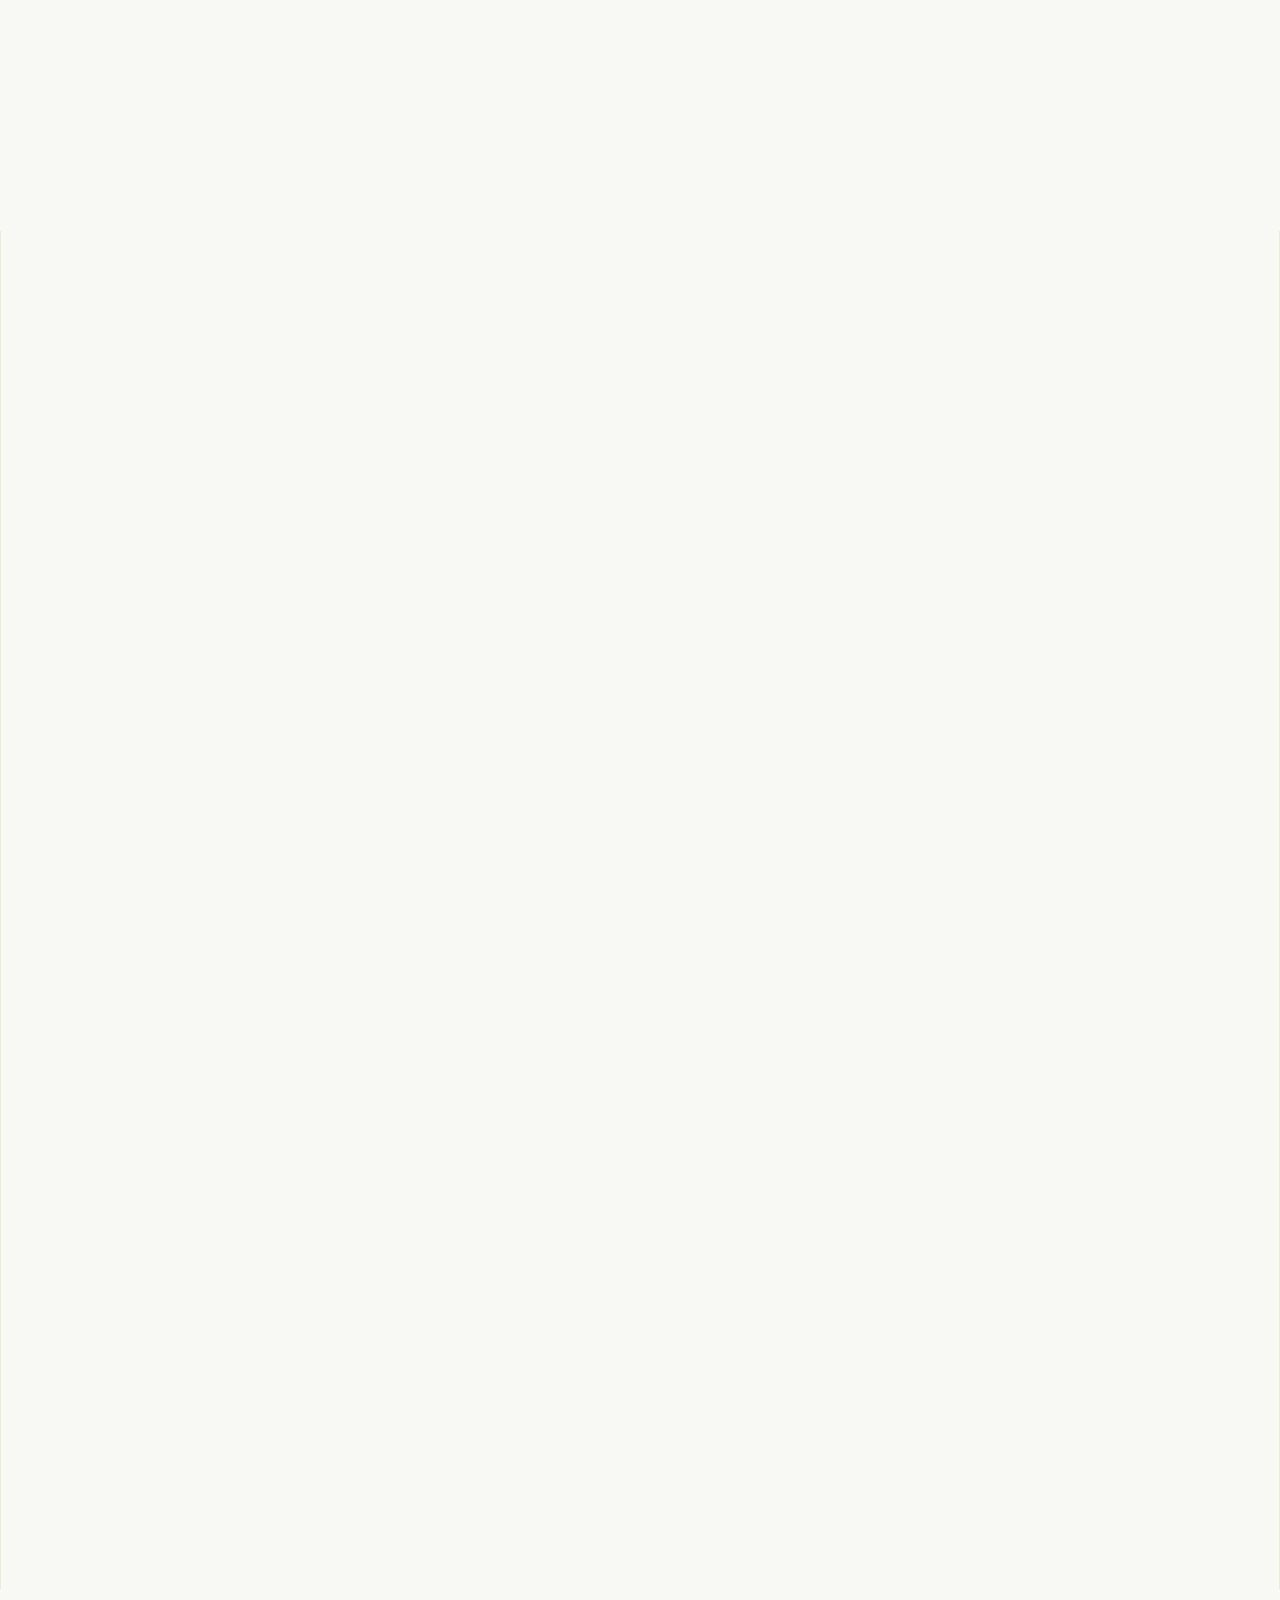
==== commit b5dc71f2: "Update about.html" ====
--- a/assets/pages/about.html
+++ b/assets/pages/about.html
@@ -58,8 +58,10 @@
     -->
 
     <link rel="stylesheet" type="text/css" href="../css/style.css" />
-    <!--
-    Lädt das allgemeine CSS der Website.
+    <link rel="stylesheet" type="text/js" href="../css/about.js" />
+
+    <!--
+    Lädt das allgemeine CSS/JS der Website.
     -->
 
     <!-- Favicon kleines Symbol im Browserfenster -->
@@ -499,7 +501,6 @@
      JAVASCRIPT EINBINDEN
 ========================= -->
 
-    <script src="../js/style.js"></script>
     <!--
 Lädt die Datei style.js.
 
--- a/assets/css/about.css
+++ b/assets/css/about.css
@@ -119,4 +119,9 @@
     /* Positioniert den Pfeil 15 Pixel
        vom rechten Rand entfernt. */
     right: 15px;
+}
+
+.slider {
+    position: relative;
+    width: 100%;
 }
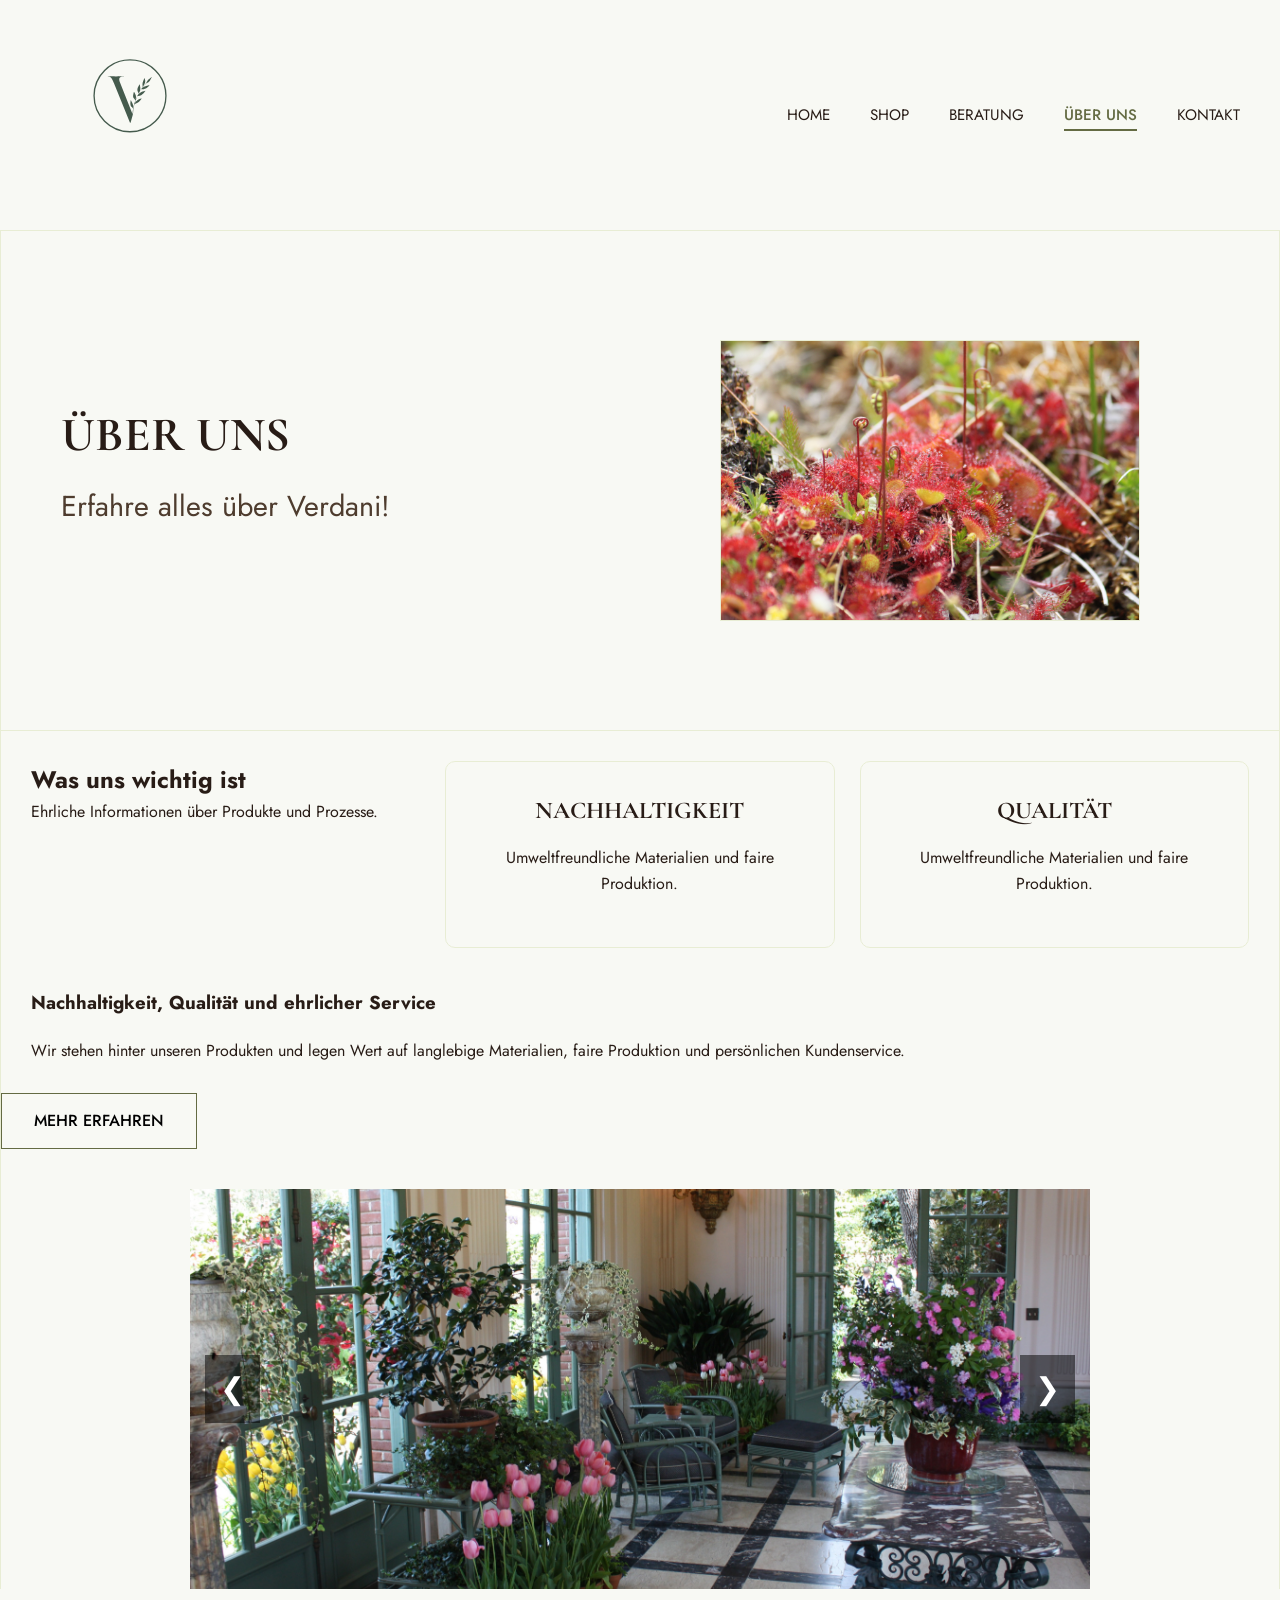
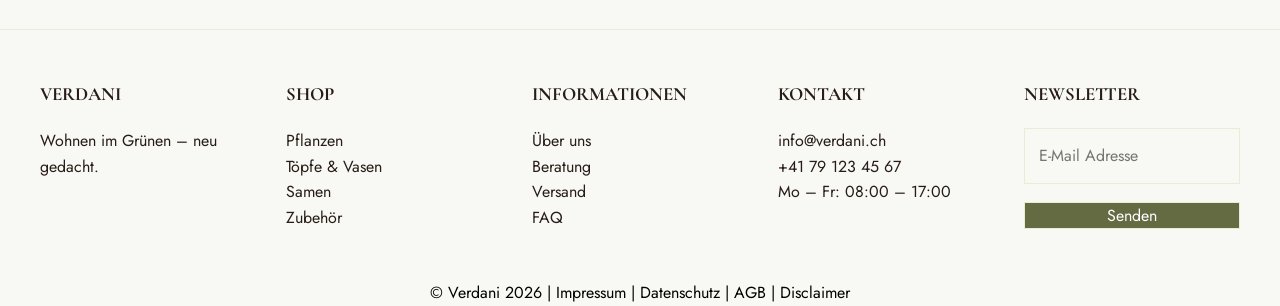
==== commit ac8a8fbe: "Update about.html" ====
--- a/assets/pages/about.html
+++ b/assets/pages/about.html
@@ -58,10 +58,8 @@
     -->
 
     <link rel="stylesheet" type="text/css" href="../css/style.css" />
-    <link rel="stylesheet" type="text/js" href="../css/about.js" />
-
-    <!--
-    Lädt das allgemeine CSS/JS der Website.
+    <!--
+    Lädt das allgemeine CSS der Website.
     -->
 
     <!-- Favicon kleines Symbol im Browserfenster -->
@@ -515,5 +513,7 @@
 - automatische Bildwechsel
 - Klickfunktionen der Pfeile
 -->
+    <script src="../js/style.js"></script>
+    <script src="../js/about.js"></script>
   </body>
 </html>
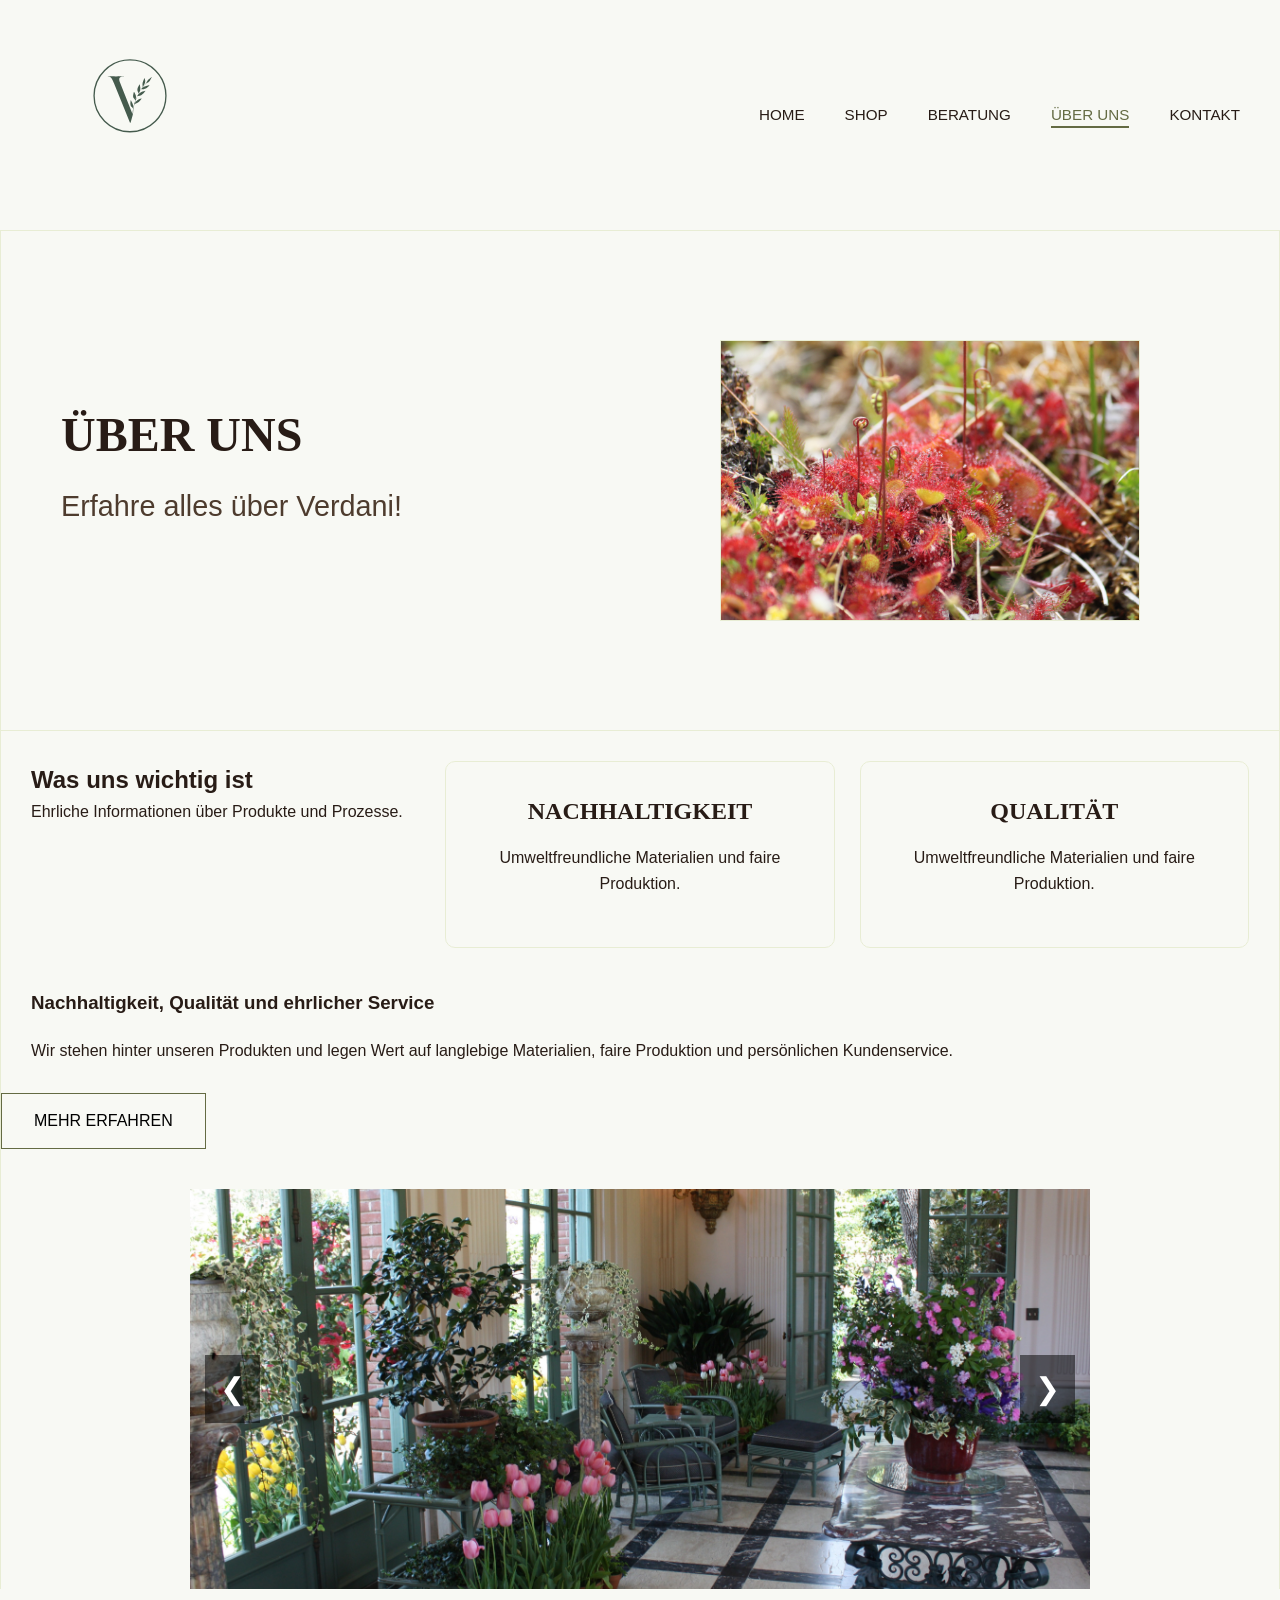
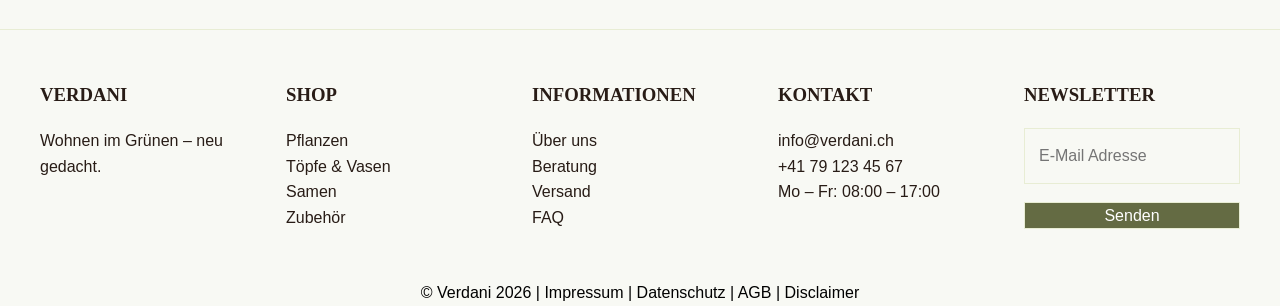
==== commit f5aed5e1: "Update about.html" ====
--- a/assets/pages/about.html
+++ b/assets/pages/about.html
@@ -3,129 +3,129 @@
 Sagt dem Browser, dass die Seite mit HTML5 geschrieben wurde.
 Dadurch verwendet der Browser aktuelle HTML-Standards.
 -->
-
+ 
 <html lang="de">
   <!--
-
+ 
 lang="de" informiert Browser und Screenreader,
 dass der Inhalt auf Deutsch ist.
 -->
-
+ 
   <head>
     <meta charset="UTF-8" />
     <!--
     Legt die Zeichenkodierung fest.
-
+ 
     UTF-8 ermöglicht die korrekte Darstellung von
     Umlauten (ä, ö, ü) und Sonderzeichen.
     -->
-
+ 
     <meta name="viewport" content="width=device-width, initial-scale=1.0" />
     <!--
     Macht die Website responsiv.
-
+ 
     width=device-width:
     Die Seitenbreite entspricht der Gerätebreite.
-
+ 
     initial-scale=1.0:
     Die Seite startet ohne Vergrösserung oder Verkleinerung.
     -->
-
+ 
     <title>Über uns | Verdani</title>
-
+ 
     <!-- Fonts -->
     <!--
     Verbindet den Browser frühzeitig mit Google Fonts.
-
+ 
     Dadurch können Schriftarten schneller geladen werden.
     -->
     <link rel="preconnect" href="https://fonts.googleapis.com" />
-
+ 
     <link rel="preconnect" href="https://fonts.gstatic.com" crossorigin />
-
+ 
     <link
-      href="https://fonts.googleapis.com/css2?family=Cormorant+Garamond:wght@400;500;600&family=Jost:wght@300;400;500;600&display=swap"
+      href="https://fonts.googleapis.com/css2?family=Cormorant+Garamond:wght@400;500;600&family=Jost:wght@300;400;500;600&display=swap%22
       rel="stylesheet"
     />
     <!--
     Lädt die Schriftarten/Schriftstärke
     -->
-
+ 
     <!-- CSS -->
     <link rel="stylesheet" href="../css/about.css" />
     <!--
     Lädt das CSS speziell für die About-Seite.
     -->
-
+ 
     <link rel="stylesheet" type="text/css" href="../css/style.css" />
     <!--
     Lädt das allgemeine CSS der Website.
     -->
-
+ 
     <!-- Favicon kleines Symbol im Browserfenster -->
     <link rel="icon" type="image/x-icon" href="../icons/favicon.ico" />
   </head>
-
+ 
   <body>
     <!--
 Der Body enthält alle Inhalte,
 die der Besucher auf der Website sehen kann.
 -->
-
+ 
     <!-- =========================
          HEADER
     ========================== -->
-
+ 
     <header class="main-header fade-load">
       <!--
     Der Header ist der obere Bereich der Website.
-
+ 
     Die Klasse "fade-load" kann für eine
     Einblend-Animation beim Laden der Seite genutzt werden.
     -->
-
+ 
       <div class="header-container">
         <!--
         Container gruppiert alle Header-Elemente,
         damit sie gemeinsam formatiert werden können.
         -->
-
+ 
         <!-- LOGO -->
         <div class="logo-group">
           <img src="../icons/verdani_bildmarke.svg" alt="Verdani Logo" />
           <!--
                 Zeigt das Firmenlogo an.
-
+ 
                 src = Speicherort des Bildes
-
+ 
                 alt = Alternativtext für Screenreader
                 oder falls das Bild nicht geladen wird.
                 -->
         </div>
-
+ 
         <!-- BURGER MENÜ -->
         <button class="menu-toggle" aria-label="Menü öffnen">
           <!--
                 Button für die mobile Navigation.
-
+ 
                 JavaScript kann auf diesen Button reagieren
                 und das Menü ein- oder ausblenden.
                 -->
-
+ 
           <img src="../icons/menu.png" alt="menu" />
         </button>
-
+ 
         <!-- NAVIGATION -->
         <nav class="main-navigation">
           <!--
             Enthält die Hauptnavigation der Website.
             -->
-
+ 
           <ul class="navigation-list">
             <!--
                 Die Navigation wird als Liste aufgebaut.
                 -->
-
+ 
             <li>
               <a href="../../index.html"> Home </a>
               <!--
@@ -133,15 +133,15 @@
                         welche Seite geöffnet wird.
                         -->
             </li>
-
+ 
             <li>
               <a href="shop.html"> Shop </a>
             </li>
-
+ 
             <li>
               <a href="consultation.html"> Beratung </a>
             </li>
-
+ 
             <li>
               <a href="about.html" class="active"> Über uns </a>
               <!--
@@ -149,7 +149,7 @@
                         die aktuell geöffnete Seite.
                         -->
             </li>
-
+ 
             <li>
               <a href="contact.html"> Kontakt </a>
             </li>
@@ -157,31 +157,31 @@
         </nav>
       </div>
     </header>
-
+ 
     <!-- =========================
          HAUPTINHALT
     ========================== -->
-
+ 
     <main>
       <!--
     Enthält den eigentlichen Seiteninhalt.
     -->
-
+ 
       <!-- HERO-BEREICH -->
       <section class="hero-section fade-load">
         <!--
         Erster sichtbarer Bereich der Seite.
-
+ 
         Wird oft verwendet,
         um eine Seite einzuleiten.
         -->
-
+ 
         <div class="hero-content">
           <h1>Über uns</h1>
-
+ 
           <p>Erfahre alles über Verdani!</p>
         </div>
-
+ 
         <div class="hero-image">
           <img src="../img/titelbild.jpg" alt="Titelbild von Verdani" />
           <!--
@@ -189,60 +189,60 @@
                 -->
         </div>
       </section>
-
+ 
       <!-- INHALTSBEREICH -->
       <section class="content-section scroll-anim">
         <!--
         Hauptbereich für Informationen.
-
+ 
         scroll-anim kann für Animationen
         beim Scrollen verwendet werden.
         -->
-
+ 
         <!-- WAS UNS WICHTIG IST -->
         <section class="about-values">
           <div class="container">
             <h2>Was uns wichtig ist</h2>
-
+ 
             <p>Ehrliche Informationen über Produkte und Prozesse.</p>
           </div>
         </section>
-
+ 
         <!-- KARTE: NACHHALTIGKEIT -->
         <article class="content-card">
           <!--
             article fasst zusammengehörige Inhalte zusammen.
             -->
-
+ 
           <h2>Nachhaltigkeit</h2>
-
+ 
           <div class="values-grid">
             <!--
                 Grid-Container für die Inhalte.
                 -->
-
+ 
             <div class="value-item">
               <div class="value-icon">
                 <!--
                         Hier könnte später ein Icon eingefügt werden.
                         -->
               </div>
-
+ 
               <div class="value-content">
                 <p>Umweltfreundliche Materialien und faire Produktion.</p>
               </div>
             </div>
           </div>
         </article>
-
+ 
         <!-- KARTE: QUALITÄT -->
         <article class="content-card">
           <h2>Qualität</h2>
-
+ 
           <div class="values-grid">
             <div class="value-item">
               <div class="value-icon"></div>
-
+ 
               <div class="value-content">
                 <p>Umweltfreundliche Materialien und faire Produktion.</p>
               </div>
@@ -250,32 +250,32 @@
           </div>
         </article>
       </section>
-
+ 
       <!-- ZUSAMMENFASSUNG -->
       <h3 class="h3-service scroll-anim">
         Nachhaltigkeit, Qualität und ehrlicher Service
       </h3>
-
+ 
       <p class="text scroll-anim">
         Wir stehen hinter unseren Produkten und legen Wert auf langlebige
         Materialien, faire Produktion und persönlichen Kundenservice.
       </p>
-
+ 
       <!-- AUSKLAPPBARER TEXT -->
       <p id="moreText" style="display: none" class="scroll-anim">
         <!--
         display:none versteckt den Text zunächst.
-
+ 
         JavaScript blendet diesen Text ein,
         wenn auf "Mehr erfahren" geklickt wird.
         -->
-
+ 
         Unsere Produkte werden mit Sorgfalt ausgewählt und unter
         verantwortungsvollen Bedingungen hergestellt. Transparenz spielt für uns
         eine zentrale Rolle. Neben Qualität und Nachhaltigkeit steht für uns
         auch der persönliche Kontakt im Mittelpunkt.
       </p>
-
+ 
       <!-- BUTTON FÜR AUSKLAPPTEXT -->
       <a id="toggleButton" class="button-primary scroll-anim">
         Mehr erfahren
@@ -284,16 +284,16 @@
         JavaScript reagiert auf Klicks
         und zeigt oder versteckt den Text.
         -->
-
+ 
       <!-- =========================
              BILDER-SLIDER
         ========================== -->
-
+ 
       <div class="slider scroll-anim">
         <!--
         Container des gesamten Sliders.
         -->
-
+ 
         <img
           src="../img/innen.jpg"
           class="slide active"
@@ -302,32 +302,32 @@
         <!--
             active = dieses Bild wird zuerst angezeigt.
             -->
-
+ 
         <img
           src="../img/Lager.jpg"
           class="slide"
           alt="Ein Gewächshaus mit gezüchteten Pflanzen"
         />
-
+ 
         <img
           src="../img/Kaktus.jpg"
           class="slide"
           alt="Verschiedene kleine Kakteen"
         />
-
+ 
         <!--
             Die Bilder besitzen alle die Klasse "slide".
-
+ 
             JavaScript entfernt und setzt die Klasse "active",
             um zwischen den Bildern zu wechseln.
             -->
-
+ 
         <!-- LINKER PFEIL -->
         <button class="prev">&#10094;</button>
         <!--
             Wechselt zum vorherigen Bild.
             -->
-
+ 
         <!-- RECHTER PFEIL -->
         <button class="next">&#10095;</button>
         <!--
@@ -335,107 +335,107 @@
             -->
       </div>
     </main>
-
+ 
     <!-- =========================
      FOOTER
 ========================= -->
-
+ 
     <footer class="main-footer scroll-anim">
       <!--
 Die Klasse "scroll-anim" kann verwendet werden,
 um den Footer beim Scrollen einzublenden.
 -->
-
+ 
       <div class="footer-container">
         <!--
     Container fasst alle Footer-Spalten zusammen.
-
+ 
     CSS kann dadurch die Spalten nebeneinander anordnen.
     -->
-
+ 
         <!-- =========================
              SPALTE: FIRMA
         ========================== -->
-
+ 
         <section class="footer-column">
           <!--
         Jede Footer-Spalte besitzt dieselbe Klasse.
-
+ 
         Dadurch können alle Spalten
         gleich formatiert werden.
         -->
-
+ 
           <h3>VERDANI</h3>
           <!-- Überschrift der Spalte -->
-
+ 
           <p>Wohnen im Grünen – neu gedacht.</p>
         </section>
-
+ 
         <!-- =========================
              SPALTE: SHOP
         ========================== -->
-
+ 
         <section class="footer-column">
           <h3>Shop</h3>
-
+ 
           <ul>
             <!--
             Liste mit Shop-Kategorien.
-
+ 
             Jeder Link führt zu einer Seite.
             -->
-
+ 
             <li>
               <a href="../pages/shop.html"> Pflanzen </a>
             </li>
-
+ 
             <li>
               <a href="../pages/shop.html"> Töpfe & Vasen </a>
             </li>
-
+ 
             <li>
               <a href="../pages/shop.html"> Samen </a>
             </li>
-
+ 
             <li>
               <a href="../pages/shop.html"> Zubehör </a>
             </li>
           </ul>
         </section>
-
+ 
         <!-- =========================
              SPALTE: INFORMATIONEN
         ========================== -->
-
+ 
         <section class="footer-column">
           <h3>Informationen</h3>
-
+ 
           <ul>
             <li>
               <a href="../pages/about.html"> Über uns </a>
             </li>
-
+ 
             <li>
               <a href="../pages/consultation.html"> Beratung </a>
             </li>
-
+ 
             <li>
               <a href="../pages/shop.html"> Versand </a>
             </li>
-
+ 
             <li>
               <a href="../../index.html"> FAQ </a>
             </li>
           </ul>
         </section>
-
+ 
         <!-- =========================
              SPALTE: KONTAKT
         ========================== -->
-
+ 
         <section class="footer-column">
           <h3>Kontakt</h3>
-
+ 
           <p>
             <a href="mailto:info@verdani.ch"> info@verdani.ch </a>
           </p>
@@ -444,30 +444,30 @@
             das Standard-E-Mail-Programm
             des Benutzers.
             -->
-
+ 
           <p>
             <a href="tel:+41791234567"> +41 79 123 45 67 </a>
           </p>
-
+ 
           <p>Mo – Fr: 08:00 – 17:00</p>
         </section>
-
+ 
         <!-- =========================
              SPALTE: NEWSLETTER
         ========================== -->
-
+ 
         <section class="footer-column">
           <h3>Newsletter</h3>
-
+ 
           <form class="newsletter-form">
             <input type="text" placeholder="E-Mail Adresse" />
             <!--
                 Eingabefeld für den Benutzer.
-
+ 
                 placeholder zeigt einen Hinweistext,
                 solange noch nichts eingegeben wurde.
                 -->
-
+ 
             <button type="submit">Senden</button>
             <!--
                 submit sendet die Formulardaten ab.
@@ -475,39 +475,39 @@
           </form>
         </section>
       </div>
-
+ 
       <!-- =========================
          UNTERER FOOTER-BEREICH
     ========================== -->
-
+ 
       <div class="footer-bottom">
         <p>
           © Verdani 2026 |
-
+ 
           <a href="../pages/contact.html"> Impressum </a> |
-
+ 
           <a href="/pages/datenschutz.html"> Datenschutz </a> |
-
+ 
           <a href="/pages/agb.html"> AGB </a> |
-
+ 
           <a href="../pages/disclaimer.html"> Disclaimer </a>
         </p>
       </div>
     </footer>
-
+ 
     <!-- =========================
      JAVASCRIPT EINBINDEN
 ========================= -->
-
+ 
     <!--
 Lädt die Datei style.js.
-
+ 
 <script src="../js/about.js"></script>
 Lädt die JavaScript-Datei
 für die About-Seite.
-
+ 
 Hier befindet sich beispielsweise:
-
+ 
 - der "Mehr erfahren"-Button
 - der Bild-Slider
 - automatische Bildwechsel
@@ -516,4 +516,4 @@
     <script src="../js/style.js"></script>
     <script src="../js/about.js"></script>
   </body>
-</html>
+</html>
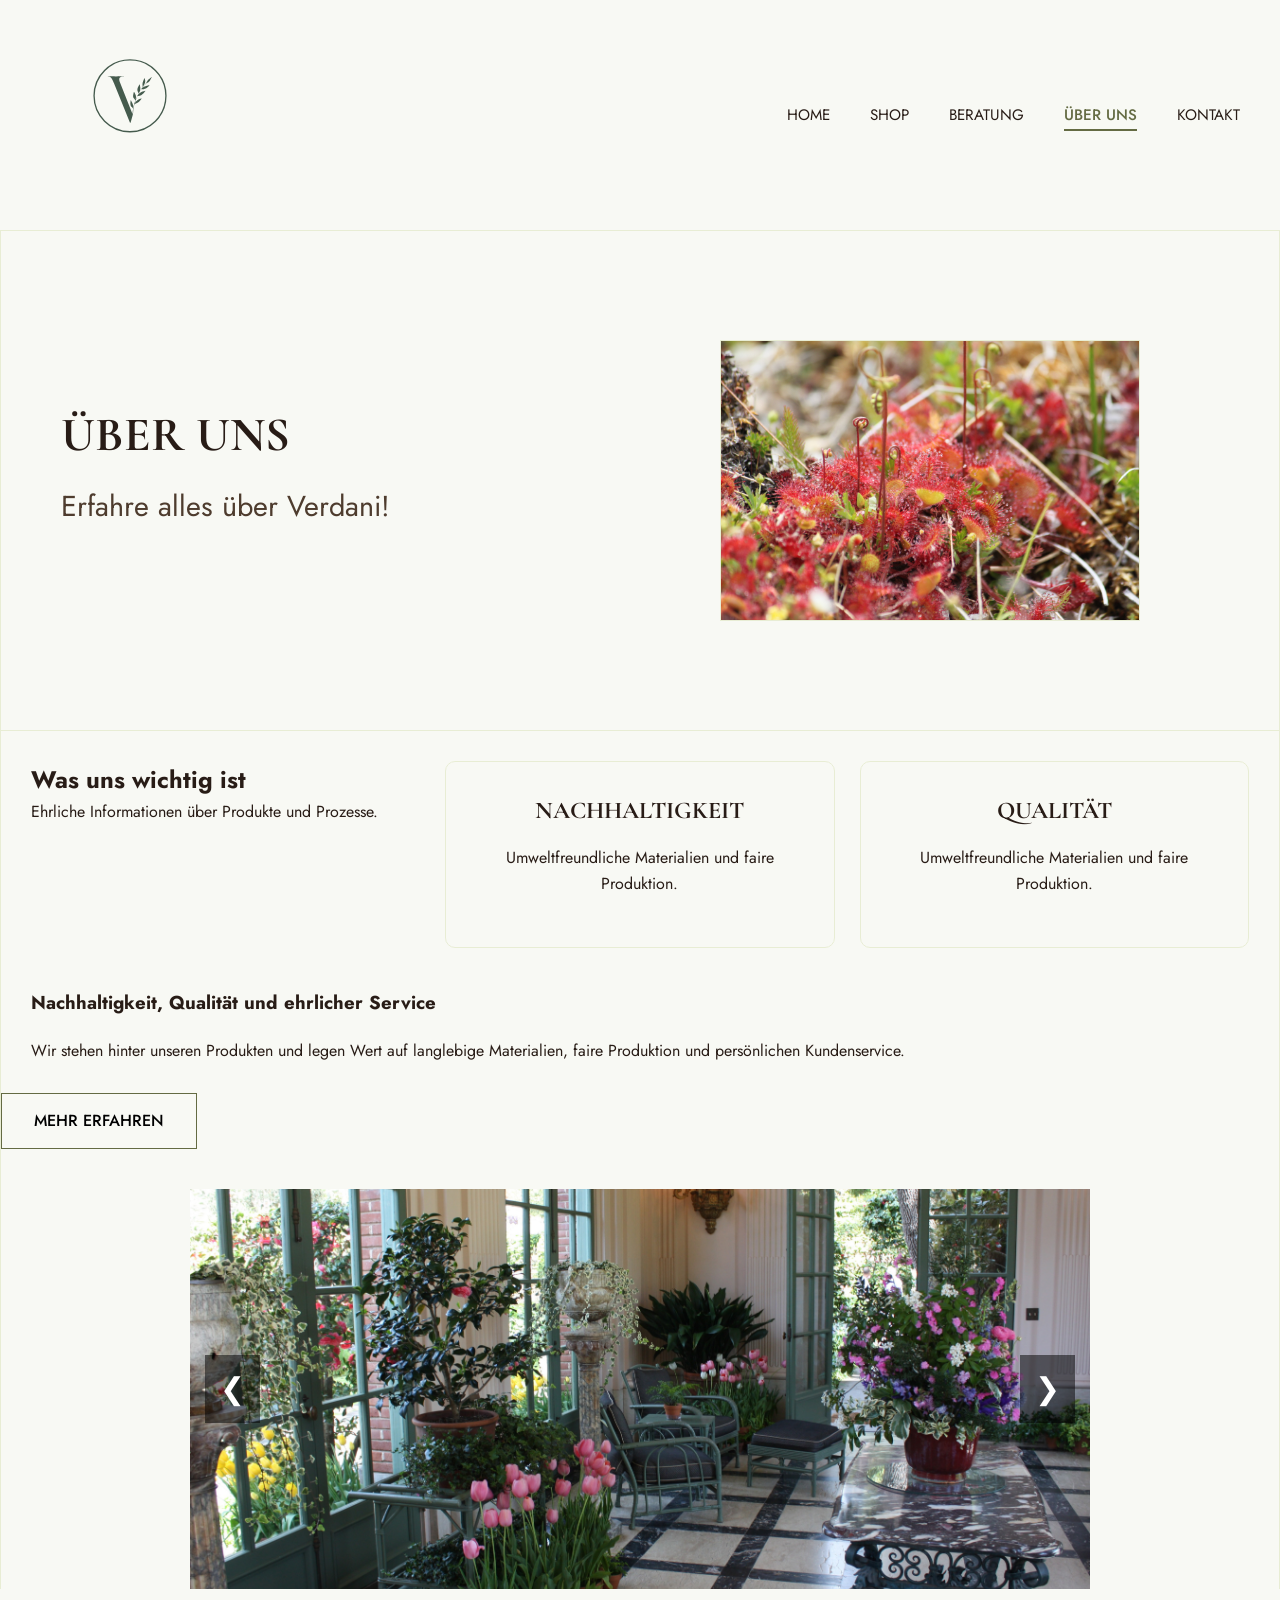
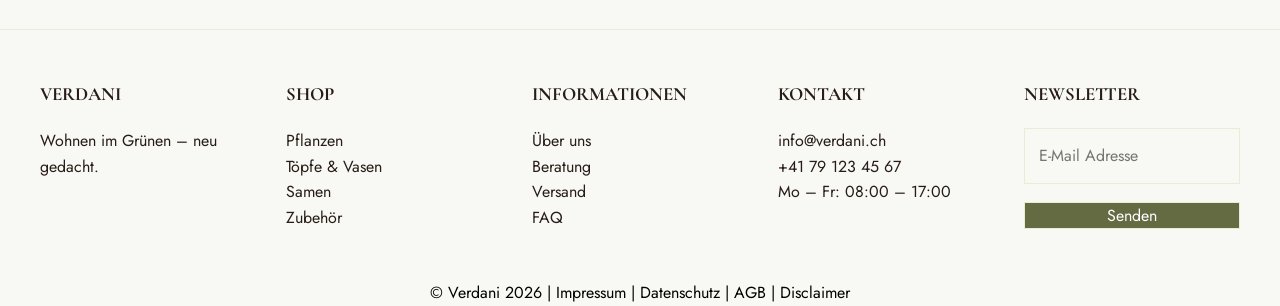
==== commit b7099412: "Update about.html" ====
--- a/assets/pages/about.html
+++ b/assets/pages/about.html
@@ -3,14 +3,14 @@
 Sagt dem Browser, dass die Seite mit HTML5 geschrieben wurde.
 Dadurch verwendet der Browser aktuelle HTML-Standards.
 -->
- 
+
 <html lang="de">
   <!--
  
 lang="de" informiert Browser und Screenreader,
 dass der Inhalt auf Deutsch ist.
 -->
- 
+
   <head>
     <meta charset="UTF-8" />
     <!--
@@ -19,7 +19,7 @@
     UTF-8 ermöglicht die korrekte Darstellung von
     Umlauten (ä, ö, ü) und Sonderzeichen.
     -->
- 
+
     <meta name="viewport" content="width=device-width, initial-scale=1.0" />
     <!--
     Macht die Website responsiv.
@@ -30,52 +30,44 @@
     initial-scale=1.0:
     Die Seite startet ohne Vergrösserung oder Verkleinerung.
     -->
- 
+
     <title>Über uns | Verdani</title>
- 
+
     <!-- Fonts -->
-    <!--
-    Verbindet den Browser frühzeitig mit Google Fonts.
- 
-    Dadurch können Schriftarten schneller geladen werden.
-    -->
     <link rel="preconnect" href="https://fonts.googleapis.com" />
- 
+
     <link rel="preconnect" href="https://fonts.gstatic.com" crossorigin />
- 
+
     <link
-      href="https://fonts.googleapis.com/css2?family=Cormorant+Garamond:wght@400;500;600&family=Jost:wght@300;400;500;600&display=swap%22
+      href="https://fonts.googleapis.com/css2?family=Cormorant+Garamond:wght@400;500;600&family=Jost:wght@300;400;500;600&display=swap"
       rel="stylesheet"
     />
-    <!--
-    Lädt die Schriftarten/Schriftstärke
-    -->
- 
+
     <!-- CSS -->
     <link rel="stylesheet" href="../css/about.css" />
     <!--
     Lädt das CSS speziell für die About-Seite.
     -->
- 
+
     <link rel="stylesheet" type="text/css" href="../css/style.css" />
     <!--
     Lädt das allgemeine CSS der Website.
     -->
- 
+
     <!-- Favicon kleines Symbol im Browserfenster -->
     <link rel="icon" type="image/x-icon" href="../icons/favicon.ico" />
   </head>
- 
+
   <body>
     <!--
 Der Body enthält alle Inhalte,
 die der Besucher auf der Website sehen kann.
 -->
- 
+
     <!-- =========================
          HEADER
     ========================== -->
- 
+
     <header class="main-header fade-load">
       <!--
     Der Header ist der obere Bereich der Website.
@@ -83,13 +75,13 @@
     Die Klasse "fade-load" kann für eine
     Einblend-Animation beim Laden der Seite genutzt werden.
     -->
- 
+
       <div class="header-container">
         <!--
         Container gruppiert alle Header-Elemente,
         damit sie gemeinsam formatiert werden können.
         -->
- 
+
         <!-- LOGO -->
         <div class="logo-group">
           <img src="../icons/verdani_bildmarke.svg" alt="Verdani Logo" />
@@ -102,7 +94,7 @@
                 oder falls das Bild nicht geladen wird.
                 -->
         </div>
- 
+
         <!-- BURGER MENÜ -->
         <button class="menu-toggle" aria-label="Menü öffnen">
           <!--
@@ -111,21 +103,21 @@
                 JavaScript kann auf diesen Button reagieren
                 und das Menü ein- oder ausblenden.
                 -->
- 
+
           <img src="../icons/menu.png" alt="menu" />
         </button>
- 
+
         <!-- NAVIGATION -->
         <nav class="main-navigation">
           <!--
             Enthält die Hauptnavigation der Website.
             -->
- 
+
           <ul class="navigation-list">
             <!--
                 Die Navigation wird als Liste aufgebaut.
                 -->
- 
+
             <li>
               <a href="../../index.html"> Home </a>
               <!--
@@ -133,15 +125,15 @@
                         welche Seite geöffnet wird.
                         -->
             </li>
- 
+
             <li>
               <a href="shop.html"> Shop </a>
             </li>
- 
+
             <li>
               <a href="consultation.html"> Beratung </a>
             </li>
- 
+
             <li>
               <a href="about.html" class="active"> Über uns </a>
               <!--
@@ -149,7 +141,7 @@
                         die aktuell geöffnete Seite.
                         -->
             </li>
- 
+
             <li>
               <a href="contact.html"> Kontakt </a>
             </li>
@@ -157,16 +149,16 @@
         </nav>
       </div>
     </header>
- 
+
     <!-- =========================
          HAUPTINHALT
     ========================== -->
- 
+
     <main>
       <!--
     Enthält den eigentlichen Seiteninhalt.
     -->
- 
+
       <!-- HERO-BEREICH -->
       <section class="hero-section fade-load">
         <!--
@@ -175,13 +167,13 @@
         Wird oft verwendet,
         um eine Seite einzuleiten.
         -->
- 
+
         <div class="hero-content">
           <h1>Über uns</h1>
- 
+
           <p>Erfahre alles über Verdani!</p>
         </div>
- 
+
         <div class="hero-image">
           <img src="../img/titelbild.jpg" alt="Titelbild von Verdani" />
           <!--
@@ -189,7 +181,7 @@
                 -->
         </div>
       </section>
- 
+
       <!-- INHALTSBEREICH -->
       <section class="content-section scroll-anim">
         <!--
@@ -198,51 +190,51 @@
         scroll-anim kann für Animationen
         beim Scrollen verwendet werden.
         -->
- 
+
         <!-- WAS UNS WICHTIG IST -->
         <section class="about-values">
           <div class="container">
             <h2>Was uns wichtig ist</h2>
- 
+
             <p>Ehrliche Informationen über Produkte und Prozesse.</p>
           </div>
         </section>
- 
+
         <!-- KARTE: NACHHALTIGKEIT -->
         <article class="content-card">
           <!--
             article fasst zusammengehörige Inhalte zusammen.
             -->
- 
+
           <h2>Nachhaltigkeit</h2>
- 
+
           <div class="values-grid">
             <!--
                 Grid-Container für die Inhalte.
                 -->
- 
+
             <div class="value-item">
               <div class="value-icon">
                 <!--
                         Hier könnte später ein Icon eingefügt werden.
                         -->
               </div>
- 
+
               <div class="value-content">
                 <p>Umweltfreundliche Materialien und faire Produktion.</p>
               </div>
             </div>
           </div>
         </article>
- 
+
         <!-- KARTE: QUALITÄT -->
         <article class="content-card">
           <h2>Qualität</h2>
- 
+
           <div class="values-grid">
             <div class="value-item">
               <div class="value-icon"></div>
- 
+
               <div class="value-content">
                 <p>Umweltfreundliche Materialien und faire Produktion.</p>
               </div>
@@ -250,17 +242,17 @@
           </div>
         </article>
       </section>
- 
+
       <!-- ZUSAMMENFASSUNG -->
       <h3 class="h3-service scroll-anim">
         Nachhaltigkeit, Qualität und ehrlicher Service
       </h3>
- 
+
       <p class="text scroll-anim">
         Wir stehen hinter unseren Produkten und legen Wert auf langlebige
         Materialien, faire Produktion und persönlichen Kundenservice.
       </p>
- 
+
       <!-- AUSKLAPPBARER TEXT -->
       <p id="moreText" style="display: none" class="scroll-anim">
         <!--
@@ -269,13 +261,13 @@
         JavaScript blendet diesen Text ein,
         wenn auf "Mehr erfahren" geklickt wird.
         -->
- 
+
         Unsere Produkte werden mit Sorgfalt ausgewählt und unter
         verantwortungsvollen Bedingungen hergestellt. Transparenz spielt für uns
         eine zentrale Rolle. Neben Qualität und Nachhaltigkeit steht für uns
         auch der persönliche Kontakt im Mittelpunkt.
       </p>
- 
+
       <!-- BUTTON FÜR AUSKLAPPTEXT -->
       <a id="toggleButton" class="button-primary scroll-anim">
         Mehr erfahren
@@ -284,16 +276,16 @@
         JavaScript reagiert auf Klicks
         und zeigt oder versteckt den Text.
         -->
- 
+
       <!-- =========================
              BILDER-SLIDER
         ========================== -->
- 
+
       <div class="slider scroll-anim">
         <!--
         Container des gesamten Sliders.
         -->
- 
+
         <img
           src="../img/innen.jpg"
           class="slide active"
@@ -302,32 +294,32 @@
         <!--
             active = dieses Bild wird zuerst angezeigt.
             -->
- 
+
         <img
           src="../img/Lager.jpg"
           class="slide"
           alt="Ein Gewächshaus mit gezüchteten Pflanzen"
         />
- 
+
         <img
           src="../img/Kaktus.jpg"
           class="slide"
           alt="Verschiedene kleine Kakteen"
         />
- 
+
         <!--
             Die Bilder besitzen alle die Klasse "slide".
  
             JavaScript entfernt und setzt die Klasse "active",
             um zwischen den Bildern zu wechseln.
             -->
- 
+
         <!-- LINKER PFEIL -->
         <button class="prev">&#10094;</button>
         <!--
             Wechselt zum vorherigen Bild.
             -->
- 
+
         <!-- RECHTER PFEIL -->
         <button class="next">&#10095;</button>
         <!--
@@ -335,28 +327,28 @@
             -->
       </div>
     </main>
- 
+
     <!-- =========================
      FOOTER
 ========================= -->
- 
+
     <footer class="main-footer scroll-anim">
       <!--
 Die Klasse "scroll-anim" kann verwendet werden,
 um den Footer beim Scrollen einzublenden.
 -->
- 
+
       <div class="footer-container">
         <!--
     Container fasst alle Footer-Spalten zusammen.
  
     CSS kann dadurch die Spalten nebeneinander anordnen.
     -->
- 
+
         <!-- =========================
              SPALTE: FIRMA
         ========================== -->
- 
+
         <section class="footer-column">
           <!--
         Jede Footer-Spalte besitzt dieselbe Klasse.
@@ -364,78 +356,78 @@
         Dadurch können alle Spalten
         gleich formatiert werden.
         -->
- 
+
           <h3>VERDANI</h3>
           <!-- Überschrift der Spalte -->
- 
+
           <p>Wohnen im Grünen – neu gedacht.</p>
         </section>
- 
+
         <!-- =========================
              SPALTE: SHOP
         ========================== -->
- 
+
         <section class="footer-column">
           <h3>Shop</h3>
- 
+
           <ul>
             <!--
             Liste mit Shop-Kategorien.
  
             Jeder Link führt zu einer Seite.
             -->
- 
+
             <li>
               <a href="../pages/shop.html"> Pflanzen </a>
             </li>
- 
+
             <li>
               <a href="../pages/shop.html"> Töpfe & Vasen </a>
             </li>
- 
+
             <li>
               <a href="../pages/shop.html"> Samen </a>
             </li>
- 
+
             <li>
               <a href="../pages/shop.html"> Zubehör </a>
             </li>
           </ul>
         </section>
- 
+
         <!-- =========================
              SPALTE: INFORMATIONEN
         ========================== -->
- 
+
         <section class="footer-column">
           <h3>Informationen</h3>
- 
+
           <ul>
             <li>
               <a href="../pages/about.html"> Über uns </a>
             </li>
- 
+
             <li>
               <a href="../pages/consultation.html"> Beratung </a>
             </li>
- 
+
             <li>
               <a href="../pages/shop.html"> Versand </a>
             </li>
- 
+
             <li>
               <a href="../../index.html"> FAQ </a>
             </li>
           </ul>
         </section>
- 
+
         <!-- =========================
              SPALTE: KONTAKT
         ========================== -->
- 
+
         <section class="footer-column">
           <h3>Kontakt</h3>
- 
+
           <p>
             <a href="mailto:info@verdani.ch"> info@verdani.ch </a>
           </p>
@@ -444,21 +436,21 @@
             das Standard-E-Mail-Programm
             des Benutzers.
             -->
- 
+
           <p>
             <a href="tel:+41791234567"> +41 79 123 45 67 </a>
           </p>
- 
+
           <p>Mo – Fr: 08:00 – 17:00</p>
         </section>
- 
+
         <!-- =========================
              SPALTE: NEWSLETTER
         ========================== -->
- 
+
         <section class="footer-column">
           <h3>Newsletter</h3>
- 
+
           <form class="newsletter-form">
             <input type="text" placeholder="E-Mail Adresse" />
             <!--
@@ -467,7 +459,7 @@
                 placeholder zeigt einen Hinweistext,
                 solange noch nichts eingegeben wurde.
                 -->
- 
+
             <button type="submit">Senden</button>
             <!--
                 submit sendet die Formulardaten ab.
@@ -475,30 +467,30 @@
           </form>
         </section>
       </div>
- 
+
       <!-- =========================
          UNTERER FOOTER-BEREICH
     ========================== -->
- 
+
       <div class="footer-bottom">
         <p>
           © Verdani 2026 |
- 
+
           <a href="../pages/contact.html"> Impressum </a> |
- 
+
           <a href="/pages/datenschutz.html"> Datenschutz </a> |
- 
+
           <a href="/pages/agb.html"> AGB </a> |
- 
+
           <a href="../pages/disclaimer.html"> Disclaimer </a>
         </p>
       </div>
     </footer>
- 
+
     <!-- =========================
      JAVASCRIPT EINBINDEN
 ========================= -->
- 
+
     <!--
 Lädt die Datei style.js.
  
@@ -516,4 +508,4 @@
     <script src="../js/style.js"></script>
     <script src="../js/about.js"></script>
   </body>
-</html>+</html>
